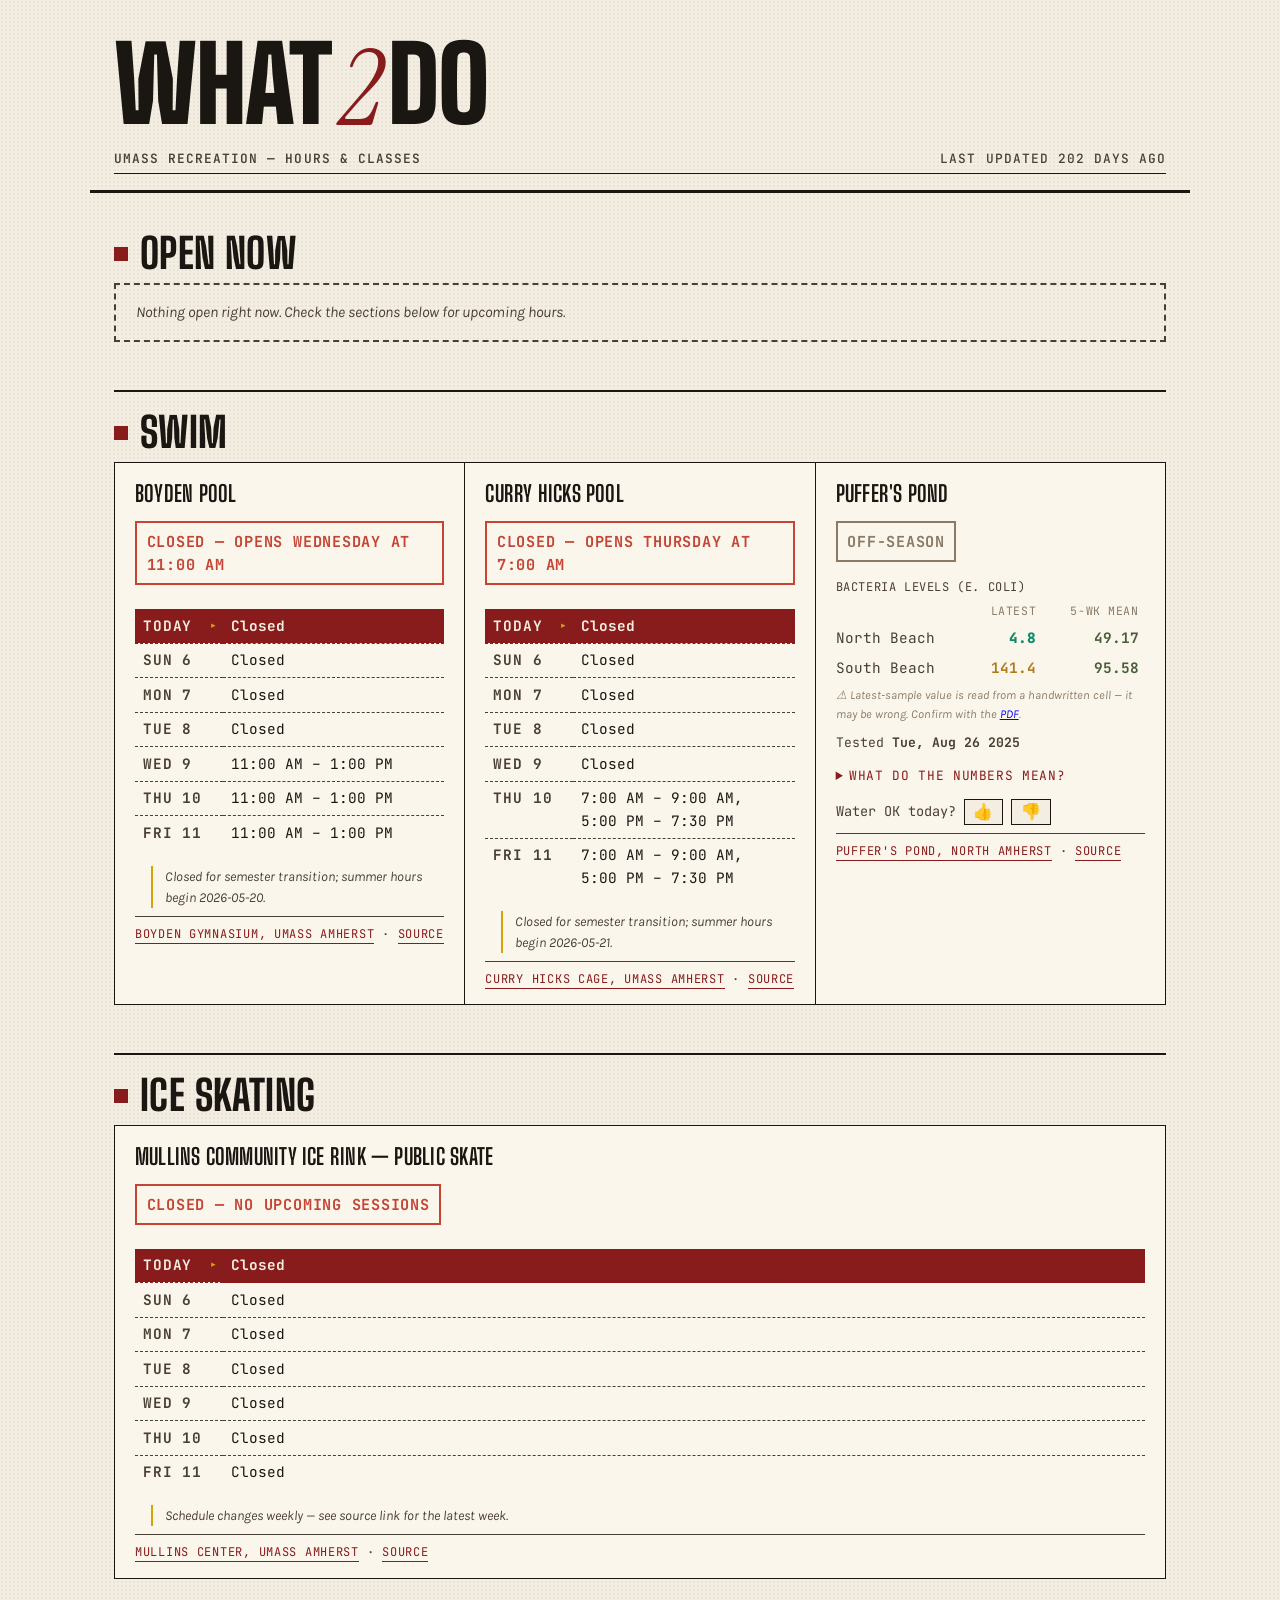
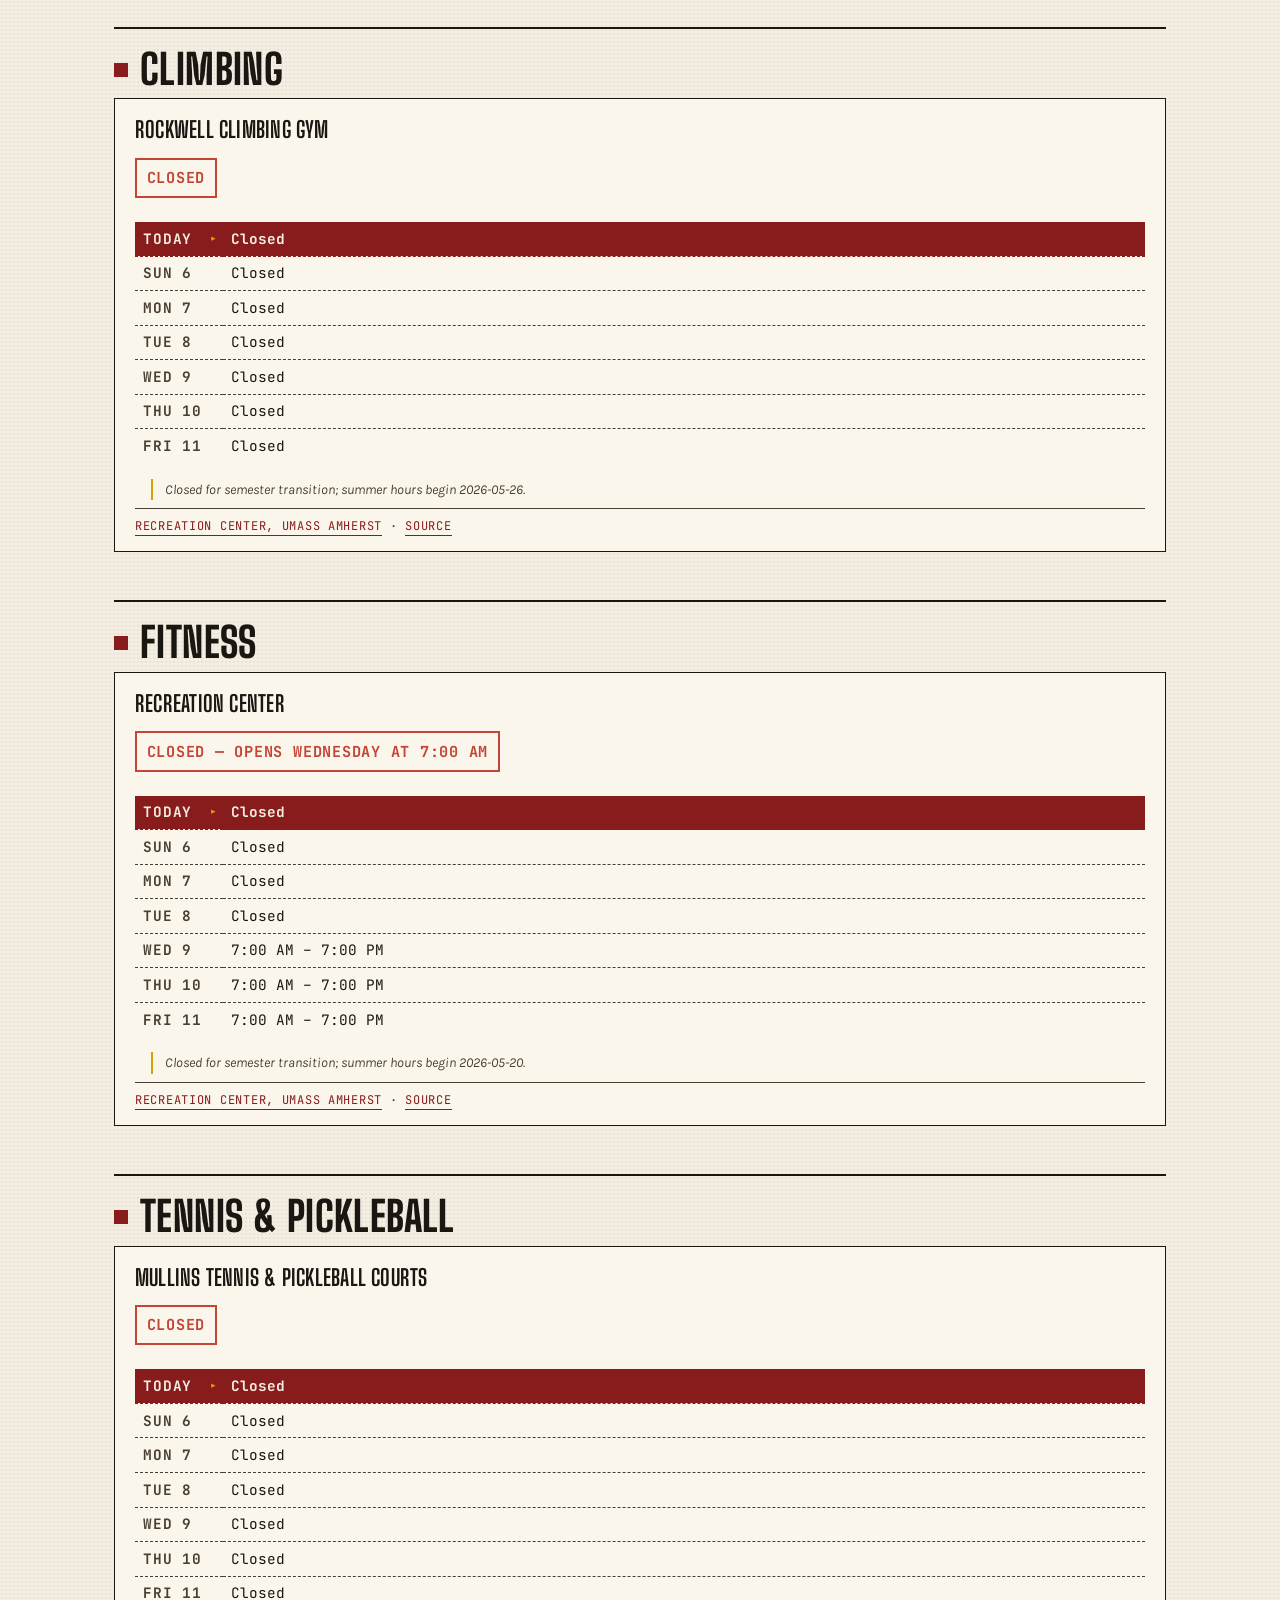
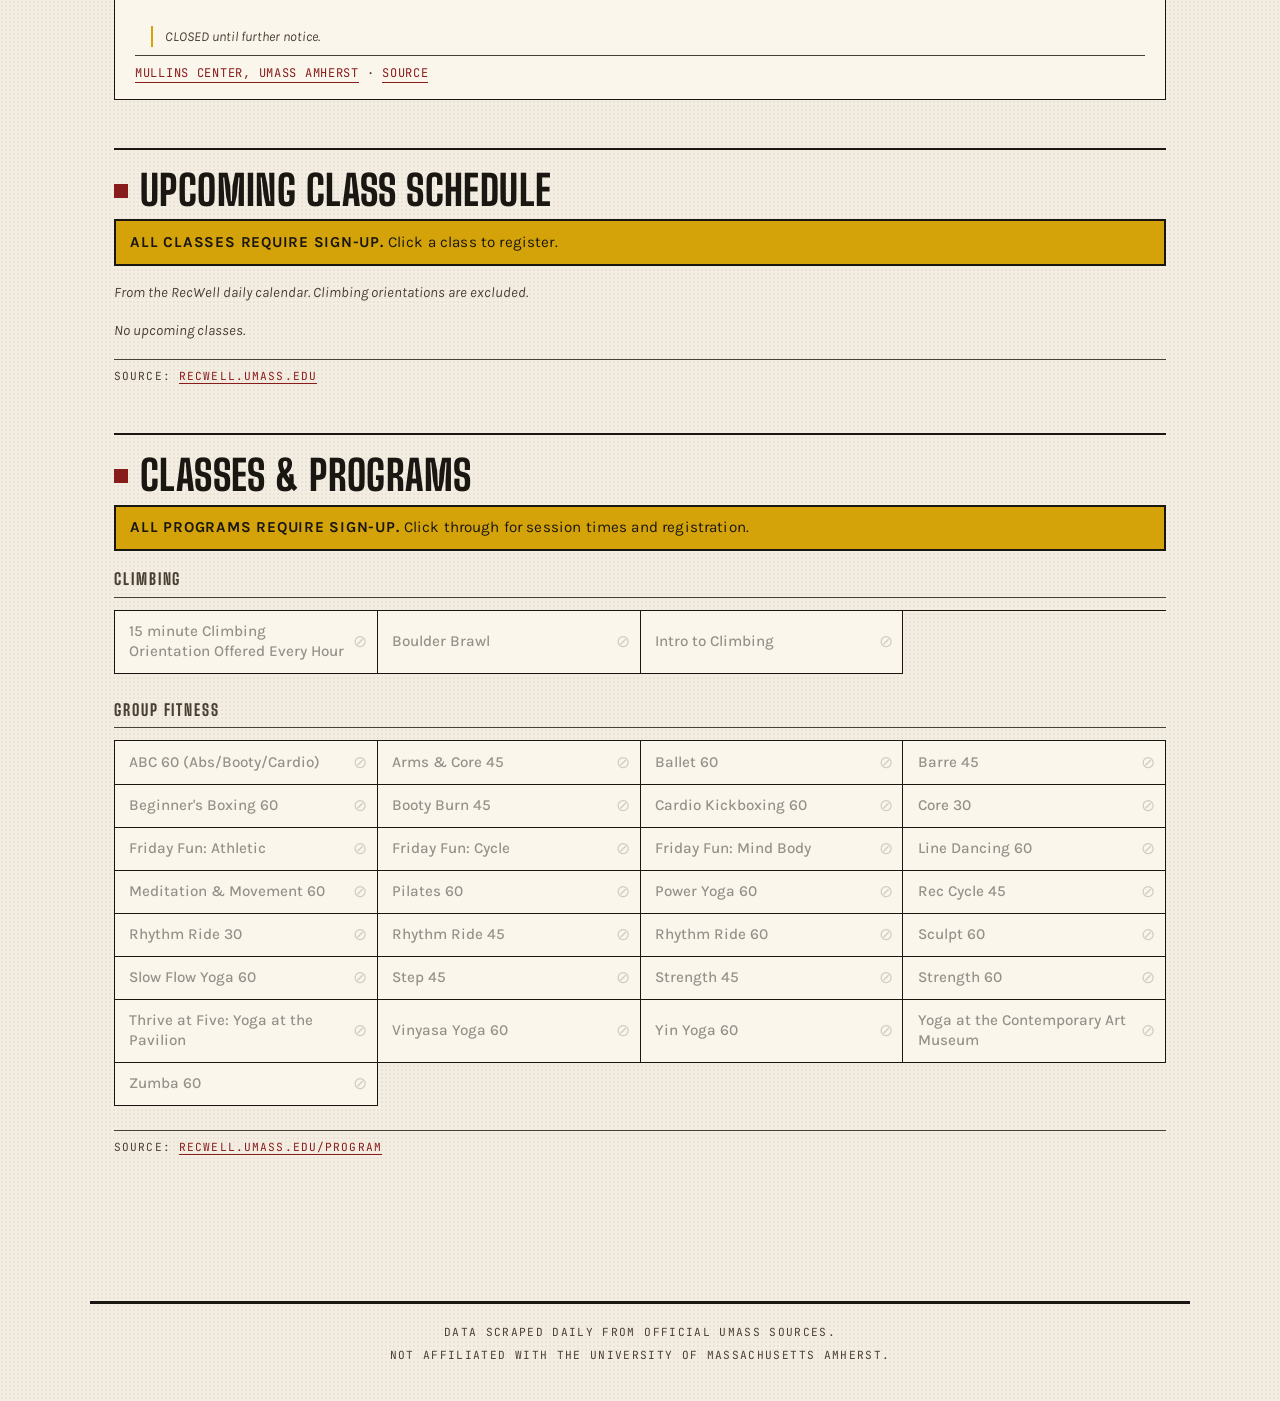
==== index.html @ fe76493c "ui(puffer): differentiate pristine (teal) from good (moss green) The two greens were both dark/desat" ====
<!doctype html>
<html lang="en">
<head>
<meta charset="utf-8">
<meta name="viewport" content="width=device-width, initial-scale=1">
<title>what2do — UMass Recreation Hours</title>
<meta name="description" content="Daily-updated operating hours for UMass Amherst swim, climbing, ice skating, fitness, and tennis facilities.">
<link rel="stylesheet" href="assets/styles.css?v=51">
</head>
<body>
<div id="alert-banner" hidden></div>
<header>
  <h1>what<span class="word-accent">2</span>do</h1>
  <div class="masthead-meta">
    <p class="subtitle">UMass Recreation — Hours &amp; Classes</p>
    <p id="updated" class="updated">Loading…</p>
  </div>
</header>

<main id="app">
  <section id="open-now-section">
    <h2>Open Now</h2>
    <div id="open-now"></div>
  </section>
  <section data-category="swim">
    <h2>Swim</h2>
    <div class="cards" data-cards-for="swim"></div>
  </section>
  <section data-category="ice">
    <h2>Ice Skating</h2>
    <div class="cards" data-cards-for="ice"></div>
  </section>
  <section data-category="climbing">
    <h2>Climbing</h2>
    <div class="cards" data-cards-for="climbing"></div>
  </section>
  <section data-category="fitness">
    <h2>Fitness</h2>
    <div class="cards" data-cards-for="fitness"></div>
  </section>
  <section data-category="tennis">
    <h2>Tennis &amp; Pickleball</h2>
    <div class="cards" data-cards-for="tennis"></div>
  </section>
  <section id="schedule-section">
    <h2>Upcoming Class Schedule</h2>
    <p class="signup-notice"><strong>All classes require sign-up.</strong> Click a class to register.</p>
    <p class="section-note">From the RecWell daily calendar. Climbing orientations are excluded.</p>
    <div id="schedule"></div>
    <p class="source-link">Source: <a href="https://recwell.umass.edu/" target="_blank" rel="noopener">recwell.umass.edu</a></p>
  </section>
  <section id="programs-section">
    <h2>Classes &amp; Programs</h2>
    <p class="signup-notice"><strong>All programs require sign-up.</strong> Click through for session times and registration.</p>
    <div id="programs"></div>
    <p class="source-link">Source: <a href="https://recwell.umass.edu/Program" target="_blank" rel="noopener">recwell.umass.edu/Program</a></p>
  </section>
</main>

<footer>
  <p>Data scraped daily from official UMass sources.</p>
  <p>Not affiliated with the University of Massachusetts Amherst.</p>
</footer>

<script src="assets/app.js?v=51"></script>
</body>
</html>
---- assets/styles.css ----
/* ============================================================
   what2do — UMass Activity Hours
   Editorial / sports-broadsheet aesthetic.
   Big Shoulders Display headlines, Karla body, JetBrains mono numerals.
   ============================================================ */

@import url('https://fonts.googleapis.com/css2?family=Big+Shoulders+Display:wght@500;700;800;900&family=Karla:wght@400;500;600;700&family=JetBrains+Mono:wght@500;700&family=Instrument+Serif:ital@0;1&display=swap');

:root {
  --paper: #f4ede1;
  --paper-dark: #ebe3d3;
  --ink: #1a1612;
  --ink-soft: #4a3f33;
  --muted: #8a7a66;
  --rule: #1a1612;
  --maroon: #881c1c;
  --mustard: #d4a309;
  --moss: #4a5d3a;
  --rust: #c44536;
  --bg: var(--paper);
  --fg: var(--ink);
  --card-bg: #fbf6ec;
  --border: var(--rule);
  --accent: var(--maroon);
  --ok: var(--moss);
  --closed: var(--rust);
  --warn-bg: #f6e4a3;
  --warn-fg: #6b4d00;
}

@media (prefers-color-scheme: dark) {
  :root {
    --bg: #15110d;
    --fg: #f0e7d5;
    --ink: #f0e7d5;
    --ink-soft: #c8b89e;
    --muted: #897b65;
    --rule: #f0e7d5;
    --card-bg: #1d1813;
    --border: #f0e7d5;
    --accent: #e8945a;
    --ok: #a3c275;
    --closed: #e87a6a;
    --maroon: #e8945a;
    --warn-bg: #3d2f0a;
    --warn-fg: #f6e4a3;
  }
}

* { box-sizing: border-box; }
html { scroll-behavior: smooth; }

body {
  margin: 0;
  background: var(--bg);
  color: var(--fg);
  font-family: "Karla", Georgia, sans-serif;
  font-size: 16px;
  line-height: 1.55;
  font-feature-settings: "ss01", "ss02";
  -webkit-font-smoothing: antialiased;
  background-image:
    radial-gradient(rgba(26,22,18,0.05) 1px, transparent 1px);
  background-size: 4px 4px;
}

/* ====== Layout ====== */

header, main, footer {
  max-width: 1100px;
  margin: 0 auto;
  padding: 0 1.5rem;
}

header {
  padding-top: 2.5rem;
  padding-bottom: 1rem;
  border-bottom: 3px solid var(--rule);
  margin-bottom: 0;
  position: relative;
}

header::after {
  content: "";
  display: block;
  border-bottom: 1px solid var(--rule);
  margin-top: 4px;
}

header h1 {
  font-family: "Big Shoulders Display", Impact, sans-serif;
  font-weight: 900;
  font-size: clamp(3rem, 9vw, 6.5rem);
  line-height: 0.85;
  letter-spacing: -0.01em;
  text-transform: uppercase;
  margin: 0;
  color: var(--ink);
  display: flex;
  align-items: baseline;
  gap: 0.5rem;
  flex-wrap: wrap;
}

header h1 .word-accent {
  color: var(--maroon);
  font-style: italic;
  font-family: "Instrument Serif", serif;
  font-weight: 400;
  text-transform: lowercase;
  letter-spacing: -0.02em;
}

.masthead-meta {
  display: flex;
  justify-content: space-between;
  align-items: baseline;
  margin-top: 1rem;
  font-family: "JetBrains Mono", monospace;
  font-size: 0.8rem;
  letter-spacing: 0.08em;
  text-transform: uppercase;
  color: var(--ink-soft);
}

.subtitle {
  margin: 0;
  font-weight: 600;
}

.updated {
  margin: 0;
  font-weight: 500;
}

main {
  padding-top: 2rem;
  padding-bottom: 4rem;
}

main section {
  margin-bottom: 3rem;
  border-top: 2px solid var(--rule);
  padding-top: 1.25rem;
}

main section h2 {
  font-family: "Big Shoulders Display", Impact, sans-serif;
  font-weight: 800;
  font-size: clamp(1.6rem, 3.5vw, 2.6rem);
  line-height: 1;
  letter-spacing: 0.01em;
  text-transform: uppercase;
  margin: 0 0 0.5rem;
  display: flex;
  align-items: center;
  gap: 0.75rem;
}

main section h2::before {
  content: "";
  display: inline-block;
  width: 14px;
  height: 14px;
  background: var(--maroon);
  flex-shrink: 0;
}

/* ====== RecWell facilities alert banner ====== */

#alert-banner {
  background: var(--maroon);
  color: var(--paper);
  border-bottom: 4px double var(--paper);
  padding: 0;
  position: relative;
}
#alert-banner::before {
  content: "";
  position: absolute;
  top: 0; left: 0; right: 0;
  height: 6px;
  background: repeating-linear-gradient(
    -45deg,
    var(--mustard) 0 12px,
    var(--ink) 12px 24px
  );
}
.alert-inner {
  max-width: 1100px;
  margin: 0 auto;
  padding: 1.5rem 1.5rem 1.25rem;
}
.alert-heading {
  font-family: "Big Shoulders Display", Impact, sans-serif;
  font-weight: 900;
  font-size: clamp(1.2rem, 3vw, 1.8rem);
  text-transform: uppercase;
  letter-spacing: 0.04em;
  margin: 0.25rem 0 0.75rem;
  display: flex;
  align-items: center;
  gap: 0.6rem;
}
.alert-heading::before {
  content: "⚠";
  font-size: 1.6rem;
  color: var(--mustard);
  line-height: 1;
}
.alert-details {
  margin: 0;
}
.alert-summary {
  font-family: "Karla", Georgia, sans-serif;
  font-size: 0.95rem;
  line-height: 1.45;
  cursor: pointer;
  list-style: none;
  display: flex;
  gap: 0.6rem;
  align-items: baseline;
  flex-wrap: wrap;
  padding: 0.4rem 0;
}
.alert-summary::-webkit-details-marker { display: none; }
.alert-summary-text { flex: 1 1 auto; }
.alert-toggle-label {
  font-family: "JetBrains Mono", monospace;
  font-size: 0.72rem;
  text-transform: uppercase;
  letter-spacing: 0.05em;
  color: var(--mustard);
  text-decoration: underline;
  white-space: nowrap;
}
.alert-details[open] .alert-toggle-label::after { content: "  ▾"; }
.alert-details:not([open]) .alert-toggle-label::after { content: "  ▸"; }
.alert-details[open] .alert-toggle-label { /* Hide after click */ }
.alert-body {
  font-family: "Karla", Georgia, sans-serif;
  font-size: 0.95rem;
  line-height: 1.55;
  margin: 0.4rem 0 0;
  white-space: pre-wrap;
  background: rgba(0,0,0,0.18);
  padding: 0.85rem 1rem;
  border-left: 3px solid var(--mustard);
}
.alert-source {
  margin: 0.6rem 0 0;
  font-family: "JetBrains Mono", monospace;
  font-size: 0.7rem;
  text-transform: uppercase;
  letter-spacing: 0.1em;
  text-align: right;
}
.alert-source a {
  color: var(--mustard);
  text-decoration: none;
  border-bottom: 1px solid var(--mustard);
}

/* ====== Open now summary ====== */

#open-now-section {
  border-top: none;
  padding-top: 0;
  margin-top: 0.5rem;
}

ul.open-now-list {
  list-style: none;
  padding: 0;
  margin: 0;
  display: grid;
  grid-template-columns: repeat(auto-fit, minmax(280px, 1fr));
  gap: 0;
  border: 2px solid var(--rule);
  background: var(--card-bg);
}

ul.open-now-list li {
  display: grid;
  grid-template-columns: 1fr auto;
  grid-template-rows: auto auto;
  gap: 0.1rem 0.75rem;
  padding: 0.75rem 1rem;
  border-right: 1px solid var(--rule);
  border-bottom: 1px solid var(--rule);
  background: var(--card-bg);
  position: relative;
}

ul.open-now-list li::before {
  content: "";
  position: absolute;
  left: 0;
  top: 0;
  bottom: 0;
  width: 4px;
  background: var(--ok);
}

ul.open-now-list li.urgent::before { background: var(--closed); }

ul.open-now-list .on-name {
  font-family: "Big Shoulders Display", Impact, sans-serif;
  font-weight: 700;
  font-size: 1.15rem;
  text-transform: uppercase;
  letter-spacing: 0.01em;
  line-height: 1;
  align-self: end;
}

ul.open-now-list .on-until {
  font-family: "JetBrains Mono", monospace;
  font-size: 0.75rem;
  letter-spacing: 0.05em;
  text-transform: uppercase;
  color: var(--ink-soft);
  align-self: end;
  text-align: right;
  font-variant-numeric: tabular-nums;
}

ul.open-now-list .on-countdown {
  grid-column: 1 / -1;
  font-family: "JetBrains Mono", monospace;
  font-size: 0.85rem;
  font-weight: 700;
  letter-spacing: 0.04em;
  text-transform: uppercase;
  color: var(--ok);
  margin-top: 0.25rem;
}
ul.open-now-list li.urgent .on-countdown { color: var(--closed); }

.open-now-empty {
  margin: 0;
  padding: 1rem 1.25rem;
  border: 2px solid var(--ink-soft);
  border-style: dashed;
  font-style: italic;
  color: var(--ink-soft);
  font-size: 0.95rem;
}

/* ====== Facility cards ====== */

.cards {
  display: grid;
  grid-template-columns: repeat(auto-fit, minmax(310px, 1fr));
  gap: 0;
  border-left: 1px solid var(--rule);
}

.card {
  background: var(--card-bg);
  border: 1px solid var(--rule);
  border-left: none;
  padding: 1.25rem 1.25rem 1rem;
  position: relative;
  transition: transform 0.2s ease;
}

.card:hover {
  transform: translateY(-2px);
}

.card h3 {
  font-family: "Big Shoulders Display", Impact, sans-serif;
  font-weight: 700;
  font-size: 1.4rem;
  letter-spacing: 0.01em;
  text-transform: uppercase;
  margin: 0 0 0.5rem;
  line-height: 1;
}

.status {
  font-family: "JetBrains Mono", monospace;
  font-weight: 700;
  font-size: 0.95rem;
  letter-spacing: 0.05em;
  text-transform: uppercase;
  margin: 0.5rem 0 1rem;
  padding: 0.4rem 0.6rem;
  border: 2px solid currentColor;
  display: inline-block;
}
.status.open { color: var(--ok); }
.status.closed { color: var(--closed); }
.status.offseason { color: var(--muted); }

.beaches {
  list-style: none;
  padding: 0;
  margin: 0 0 0.75rem;
  font-family: "JetBrains Mono", monospace;
  font-size: 0.9rem;
}
.beaches li { padding: 0.15rem 0; }
.beach-name {
  display: inline-block;
  min-width: 8.5rem;
  color: var(--ink-soft);
}

.wq-table {
  width: 100%;
  border-collapse: collapse;
  font-family: "JetBrains Mono", monospace;
  font-size: 0.9rem;
  margin: 0 0 0.4rem;
}
.wq-table caption {
  text-align: left;
  font-family: "JetBrains Mono", monospace;
  font-size: 0.75rem;
  text-transform: uppercase;
  letter-spacing: 0.05em;
  color: var(--ink-soft);
  padding: 0 0 0.15rem;
  caption-side: top;
}
.wq-table thead th {
  font-weight: 400;
  color: var(--muted);
  font-size: 0.72rem;
  text-transform: uppercase;
  letter-spacing: 0.05em;
  text-align: right;
  padding: 0.2rem 0.4rem;
}
.wq-table thead th:first-child { text-align: left; }
.wq-table tbody th {
  font-weight: 400;
  color: var(--ink-soft);
  text-align: left;
  padding: 0.25rem 0.4rem 0.25rem 0;
}
.wq-cell {
  font-weight: 700;
  text-align: right;
  padding: 0.25rem 0.4rem;
  font-variant-numeric: tabular-nums;
}
.wq-cell.wq-pristine { color: #0d8b6a; font-weight: 800; } /* teal: 0–30 */
.wq-cell.wq-ok       { color: var(--ok); } /* moss green: 31–126 */
@media (prefers-color-scheme: dark) {
  .wq-cell.wq-pristine { color: #5fd9b0; }
}
.wq-cell.wq-warn     { color: #b07a1a; }   /* 127–235 amber */
.wq-cell.wq-bad      { color: var(--closed); } /* 236–1000 */
.wq-cell.wq-danger   { color: #7a1414; }   /* >1000 deep red */
.wq-cell.wq-none     { color: var(--muted); font-weight: 400; }

@media (max-width: 380px) {
  .wq-table { font-size: 0.85rem; }
  .wq-table thead th,
  .wq-table tbody th,
  .wq-cell { padding-left: 0.2rem; padding-right: 0.2rem; }
}
.beaches-note {
  font-size: 0.75rem;
  color: var(--muted);
  font-style: italic;
  margin: -0.25rem 0 0.6rem;
}

.wq-detail {
  font-size: 0.9rem;
  color: var(--ink-soft);
  margin: 0 0 0.5rem;
}
.wq-updated {
  font-size: 0.8rem;
  color: var(--muted);
  margin: 0 0 0.75rem;
  font-family: "JetBrains Mono", monospace;
}
.wq-standard {
  font-size: 0.75rem;
  color: var(--muted);
  margin: 0 0 0.5rem;
  font-style: italic;
}
.wq-testdate {
  font-family: "JetBrains Mono", monospace;
  font-size: 0.95rem;
  margin: 0 0 0.6rem;
  color: var(--ink);
}
.wq-testdate a {
  color: var(--accent);
  text-decoration: underline;
}

.wq-scale {
  margin: 0.5rem 0 0;
  font-size: 0.85rem;
}
.wq-scale summary {
  cursor: pointer;
  color: var(--accent);
  font-family: "JetBrains Mono", monospace;
  font-size: 0.8rem;
  text-transform: uppercase;
  letter-spacing: 0.05em;
  padding: 0.3rem 0;
}
.wq-scale[open] summary {
  margin-bottom: 0.4rem;
}
.wq-scale-intro,
.wq-scale-foot {
  font-size: 0.8rem;
  color: var(--ink-soft);
  margin: 0.4rem 0;
}
.mpn-table {
  border-collapse: collapse;
  width: 100%;
  font-family: "JetBrains Mono", monospace;
  font-size: 0.78rem;
  margin: 0.3rem 0;
}
.mpn-table td {
  padding: 0.25rem 0.4rem;
  border-bottom: 1px solid var(--paper-dark);
  vertical-align: top;
}
.mpn-range {
  white-space: nowrap;
  font-weight: 700;
  width: 5.5rem;
}
.mpn-label {
  width: 8rem;
}
.mpn-note {
  color: var(--ink-soft);
}
.mpn-row.mpn-pristine .mpn-label { color: #0d8b6a; font-weight: 700; }
.mpn-row.mpn-ok    .mpn-label { color: var(--ok); }
.mpn-row.mpn-warn  .mpn-label { color: #b07a1a; }
.mpn-row.mpn-bad   .mpn-label { color: var(--closed); }
@media (prefers-color-scheme: dark) {
  .mpn-row.mpn-pristine .mpn-label { color: #5fd9b0; }
}

.wq-info {
  font-size: 0.82rem;
  color: var(--ink-soft);
  margin: 0.4rem 0 0;
  font-family: "JetBrains Mono", monospace;
}
.wq-info a {
  color: var(--accent);
  text-decoration: underline;
}

.wq-vote {
  margin: 0.5rem 0 0;
}
.wq-vote-row {
  display: flex;
  align-items: center;
  gap: 0.5rem;
  flex-wrap: wrap;
  margin: 0;
  font-family: "JetBrains Mono", monospace;
  font-size: 0.85rem;
}
.wq-vote-label { color: var(--ink-soft); }
.vote-btn {
  font-size: 1rem;
  line-height: 1;
  padding: 0.25rem 0.55rem;
  border: 1.5px solid var(--ink);
  background: var(--paper);
  color: var(--ink);
  cursor: pointer;
}
.vote-btn:hover:not(:disabled) { background: var(--ink); color: var(--paper); }
.vote-btn:disabled { opacity: 0.45; cursor: not-allowed; }
.wq-vote-tally { color: var(--ink-soft); }
.wq-vote-status {
  font-size: 0.72rem;
  margin: 0.15rem 0 0;
  color: var(--muted);
  font-style: italic;
}
.wq-vote-contact {
  font-size: 0.82rem;
  margin: 0.4rem 0 0;
  color: var(--ink-soft);
  font-family: "Karla", sans-serif;
}
.wq-vote-contact a {
  color: var(--accent);
  text-decoration: underline;
}

.stale-banner {
  background: var(--warn-bg);
  color: var(--warn-fg);
  border: 1px solid var(--warn-fg);
  border-left-width: 4px;
  padding: 0.4rem 0.6rem;
  font-size: 0.85rem;
  margin: 0 0 0.75rem;
  font-weight: 500;
}

/* ====== Weekly hours mini-table ====== */

table.week {
  width: 100%;
  border-collapse: collapse;
  font-size: 0.9rem;
  margin: 0.5rem 0 1rem;
  font-family: "JetBrains Mono", monospace;
}
table.week th, table.week td {
  text-align: left;
  padding: 0.35rem 0.5rem;
  border-bottom: 1px dashed var(--ink-soft);
  vertical-align: top;
}
table.week th {
  text-transform: uppercase;
  font-weight: 700;
  letter-spacing: 0.06em;
  color: var(--ink-soft);
  width: 5.5rem;
  white-space: nowrap;
}
table.week td {
  font-variant-numeric: tabular-nums;
}
table.week tr:last-child th,
table.week tr:last-child td { border-bottom: none; }

table.week tr.today th,
table.week tr.today td {
  background: var(--maroon);
  color: var(--paper);
  border-bottom-color: var(--maroon);
  font-weight: 700;
}
table.week tr.today th {
  position: relative;
}
table.week tr.today th::after {
  content: "▸";
  position: absolute;
  right: 4px;
  color: var(--mustard);
}
table.week tr.holiday td { color: var(--closed); font-style: italic; }
table.week tr.holiday.today td { color: var(--paper); }

.meta {
  font-family: "JetBrains Mono", monospace;
  font-size: 0.75rem;
  letter-spacing: 0.06em;
  text-transform: uppercase;
  color: var(--ink-soft);
  margin: 0.5rem 0 0;
  padding-top: 0.5rem;
  border-top: 1px solid var(--ink-soft);
}
.meta a {
  color: var(--maroon);
  text-decoration: none;
  border-bottom: 1px solid var(--maroon);
  padding-bottom: 1px;
}
.meta a:hover { background: var(--maroon); color: var(--paper); }

ul.notes {
  padding-left: 1rem;
  margin: 0.5rem 0;
  font-size: 0.85rem;
  font-style: italic;
  color: var(--ink-soft);
  list-style: none;
}
ul.notes li {
  padding-left: 0.75rem;
  border-left: 2px solid var(--mustard);
  margin: 0.25rem 0;
}

/* ====== Sign-up notice & section notes ====== */

.signup-notice {
  background: var(--mustard);
  color: var(--ink);
  border: 2px solid var(--ink);
  padding: 0.6rem 0.9rem;
  font-family: "Karla", sans-serif;
  font-size: 0.95rem;
  margin: 0 0 1rem;
  letter-spacing: 0.01em;
}
.signup-notice strong {
  text-transform: uppercase;
  letter-spacing: 0.05em;
  font-weight: 700;
}

.section-note {
  color: var(--ink-soft);
  font-size: 0.9rem;
  margin: 0 0 1rem;
  font-style: italic;
}

.source-link {
  font-family: "JetBrains Mono", monospace;
  font-size: 0.7rem;
  text-transform: uppercase;
  letter-spacing: 0.1em;
  color: var(--ink-soft);
  margin: 1rem 0 0;
  border-top: 1px solid var(--ink-soft);
  padding-top: 0.5rem;
}
.source-link a {
  color: var(--maroon);
  text-decoration: none;
  border-bottom: 1px solid var(--maroon);
}

/* ====== Upcoming class schedule ====== */

.schedule-day {
  border: 1px solid var(--rule);
  background: var(--card-bg);
  padding: 1rem 1.25rem;
  margin-bottom: -1px;
}
.schedule-day h3 {
  font-family: "Big Shoulders Display", Impact, sans-serif;
  font-size: 1.4rem;
  font-weight: 700;
  text-transform: uppercase;
  letter-spacing: 0.02em;
  margin: 0 0 0.75rem;
  line-height: 1;
  display: flex;
  align-items: baseline;
  gap: 0.5rem;
  border-bottom: 1px solid var(--ink-soft);
  padding-bottom: 0.5rem;
}
.schedule-day h3.today { color: var(--maroon); }

ul.schedule-list {
  list-style: none;
  padding: 0;
  margin: 0;
  display: grid;
  grid-template-columns: 1fr;
}
ul.schedule-list li {
  display: grid;
  grid-template-columns: 90px 1fr;
  gap: 0.75rem;
  padding: 0.35rem 0;
  border-bottom: 1px dotted var(--ink-soft);
  align-items: baseline;
}
ul.schedule-list li:last-child { border-bottom: none; }
ul.schedule-list .t {
  font-family: "JetBrains Mono", monospace;
  font-weight: 700;
  font-size: 0.9rem;
  color: var(--maroon);
  font-variant-numeric: tabular-nums;
  letter-spacing: 0.02em;
}
ul.schedule-list a {
  color: var(--ink);
  text-decoration: none;
  font-weight: 500;
  border-bottom: 1px solid transparent;
  transition: border-color 0.15s ease;
}
ul.schedule-list a:hover {
  border-bottom-color: var(--maroon);
  color: var(--maroon);
}

/* ====== Programs grid ====== */

.programs-group { margin-bottom: 1.5rem; }
.programs-group h3 {
  font-family: "Big Shoulders Display", Impact, sans-serif;
  font-size: 1rem;
  font-weight: 800;
  letter-spacing: 0.12em;
  text-transform: uppercase;
  margin: 0 0 0.75rem;
  color: var(--ink-soft);
  border-bottom: 1px solid var(--ink-soft);
  padding-bottom: 0.3rem;
}

ul.programs-list {
  list-style: none;
  padding: 0;
  margin: 0;
  display: grid;
  grid-template-columns: repeat(auto-fill, minmax(220px, 1fr));
  gap: 0;
  border-left: 1px solid var(--rule);
  border-top: 1px solid var(--rule);
}
ul.programs-list li {
  border-right: 1px solid var(--rule);
  border-bottom: 1px solid var(--rule);
  background: var(--card-bg);
  padding: 0;
  display: flex;
}
ul.programs-list a {
  display: flex;
  align-items: center;
  flex: 1;
  padding: 0.7rem 1.8rem 0.7rem 0.9rem;
  color: var(--ink);
  text-decoration: none;
  font-weight: 500;
  font-size: 0.95rem;
  line-height: 1.3;
  position: relative;
  transition: background 0.15s ease, color 0.15s ease;
}
ul.programs-list a:hover {
  background: var(--maroon);
  color: var(--paper);
}
ul.programs-list a::after {
  content: "→";
  position: absolute;
  right: 0.6rem;
  top: 50%;
  transform: translateY(-50%);
  font-family: "JetBrains Mono", monospace;
  opacity: 0.4;
  transition: opacity 0.15s ease, transform 0.15s ease;
}
ul.programs-list a:hover::after {
  opacity: 1;
  transform: translateY(-50%) translateX(3px);
}

ul.programs-list li.program-empty a {
  opacity: 0.45;
}
ul.programs-list li.program-empty a:hover {
  opacity: 1;
}
ul.programs-list li.program-empty a::after {
  content: "⊘";
  font-family: "Karla", sans-serif;
  font-size: 1.05rem;
}

/* ====== Footer ====== */

footer {
  border-top: 3px solid var(--rule);
  padding-top: 1rem;
  padding-bottom: 2rem;
  margin-top: 2rem;
  text-align: center;
  font-family: "JetBrains Mono", monospace;
  font-size: 0.7rem;
  text-transform: uppercase;
  letter-spacing: 0.12em;
  color: var(--ink-soft);
}
footer p { margin: 0.3rem 0; }

/* ====== Page-load reveal ====== */

@keyframes rise {
  from { opacity: 0; transform: translateY(8px); }
  to   { opacity: 1; transform: translateY(0); }
}
header h1, main section {
  animation: rise 0.55s cubic-bezier(0.22, 1, 0.36, 1) both;
}
main section:nth-of-type(1) { animation-delay: 0.10s; }
main section:nth-of-type(2) { animation-delay: 0.18s; }
main section:nth-of-type(3) { animation-delay: 0.26s; }
main section:nth-of-type(4) { animation-delay: 0.34s; }
main section:nth-of-type(5) { animation-delay: 0.42s; }
main section:nth-of-type(6) { animation-delay: 0.50s; }
main section:nth-of-type(7) { animation-delay: 0.58s; }

@media (prefers-reduced-motion: reduce) {
  *, *::before, *::after { animation: none !important; transition: none !important; }
}

/* ====== Mobile tweaks ====== */

@media (max-width: 600px) {
  header h1 { font-size: 3.2rem; }
  .masthead-meta { flex-direction: column; gap: 0.25rem; }
  ul.schedule-list li { grid-template-columns: 70px 1fr; }
}
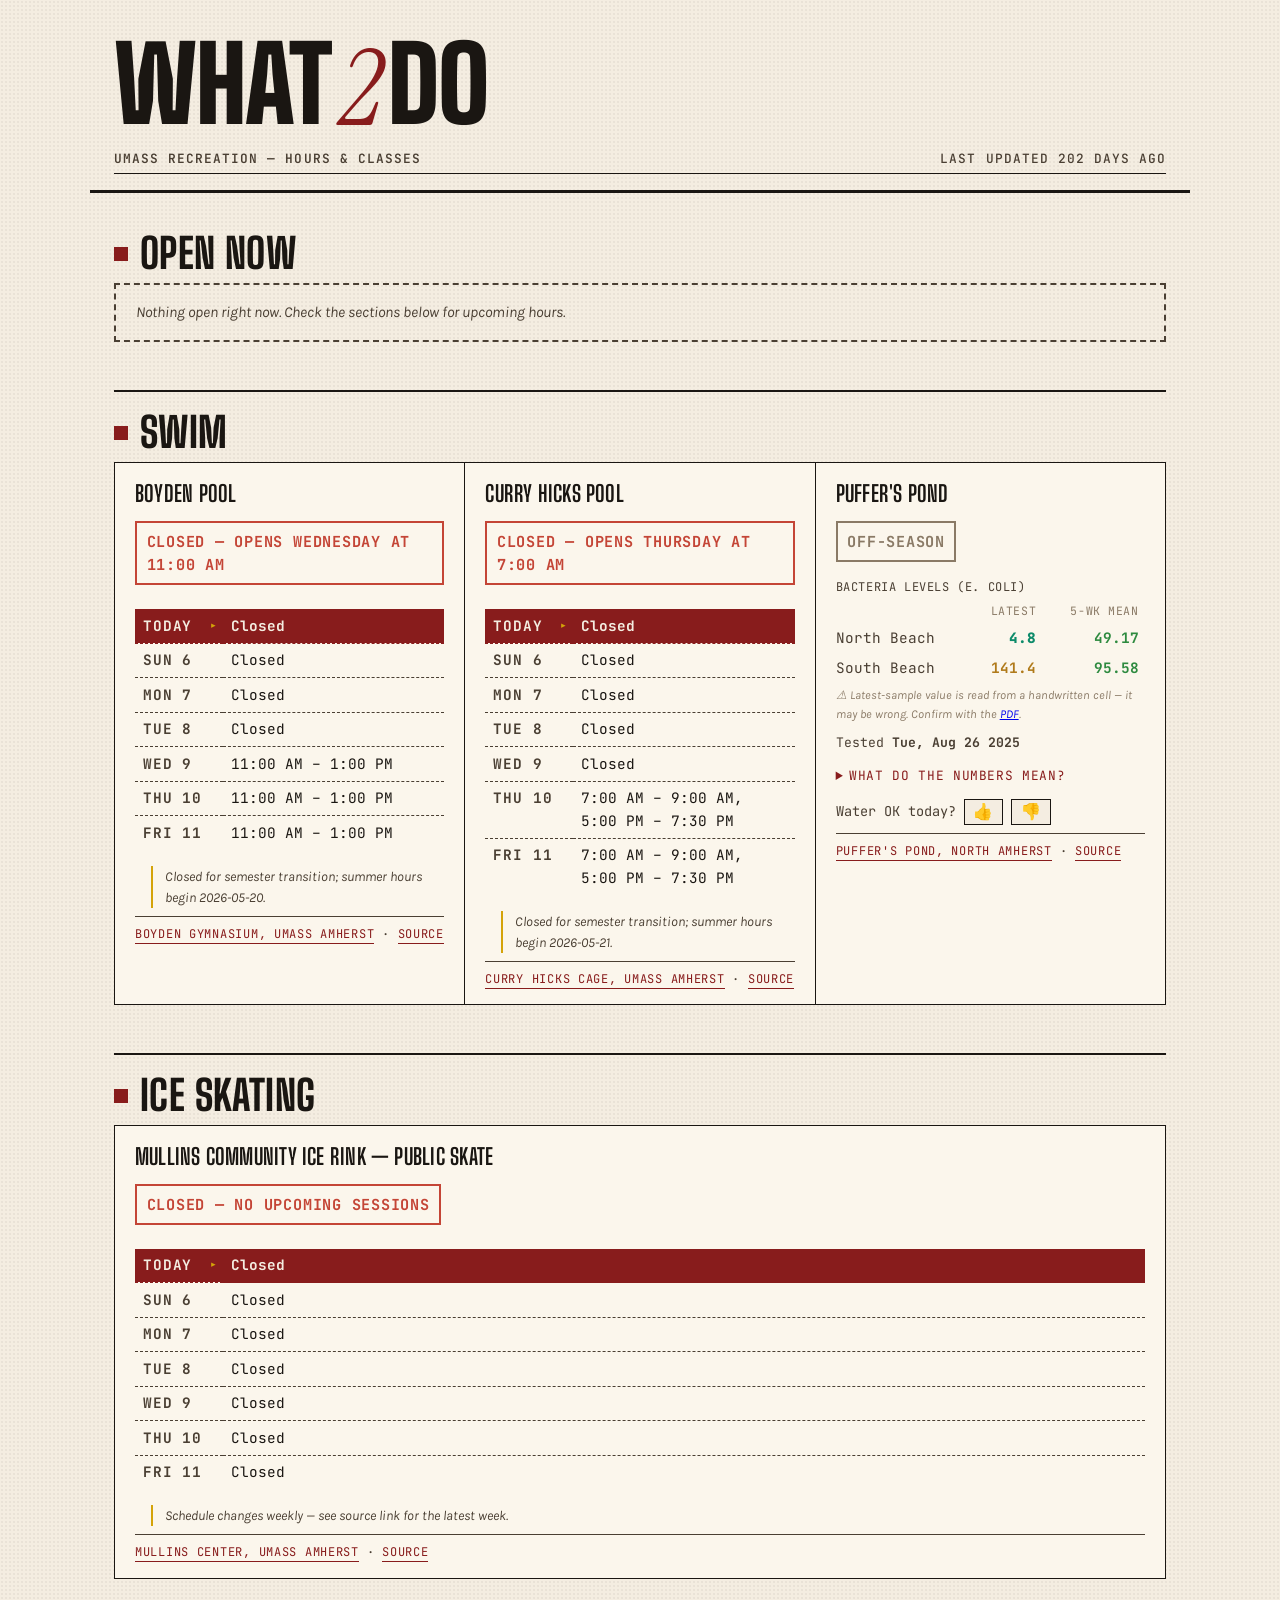
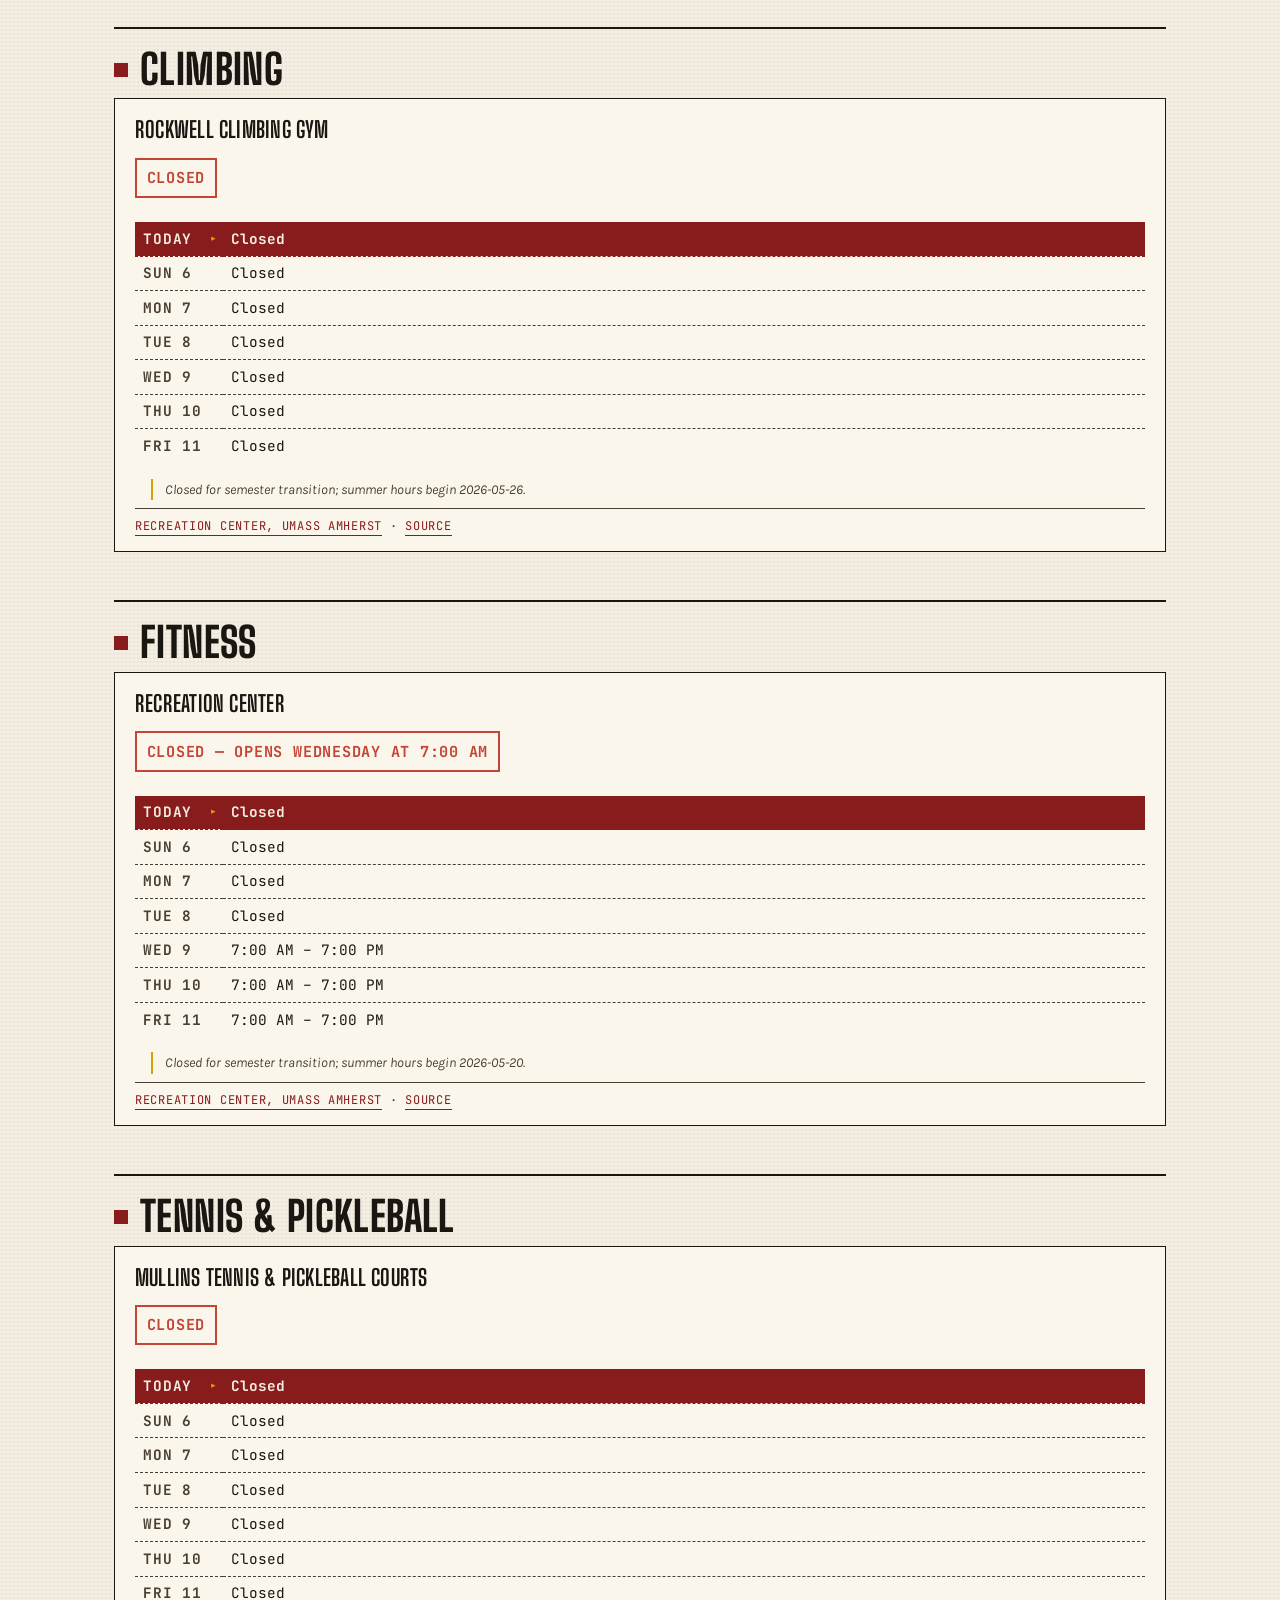
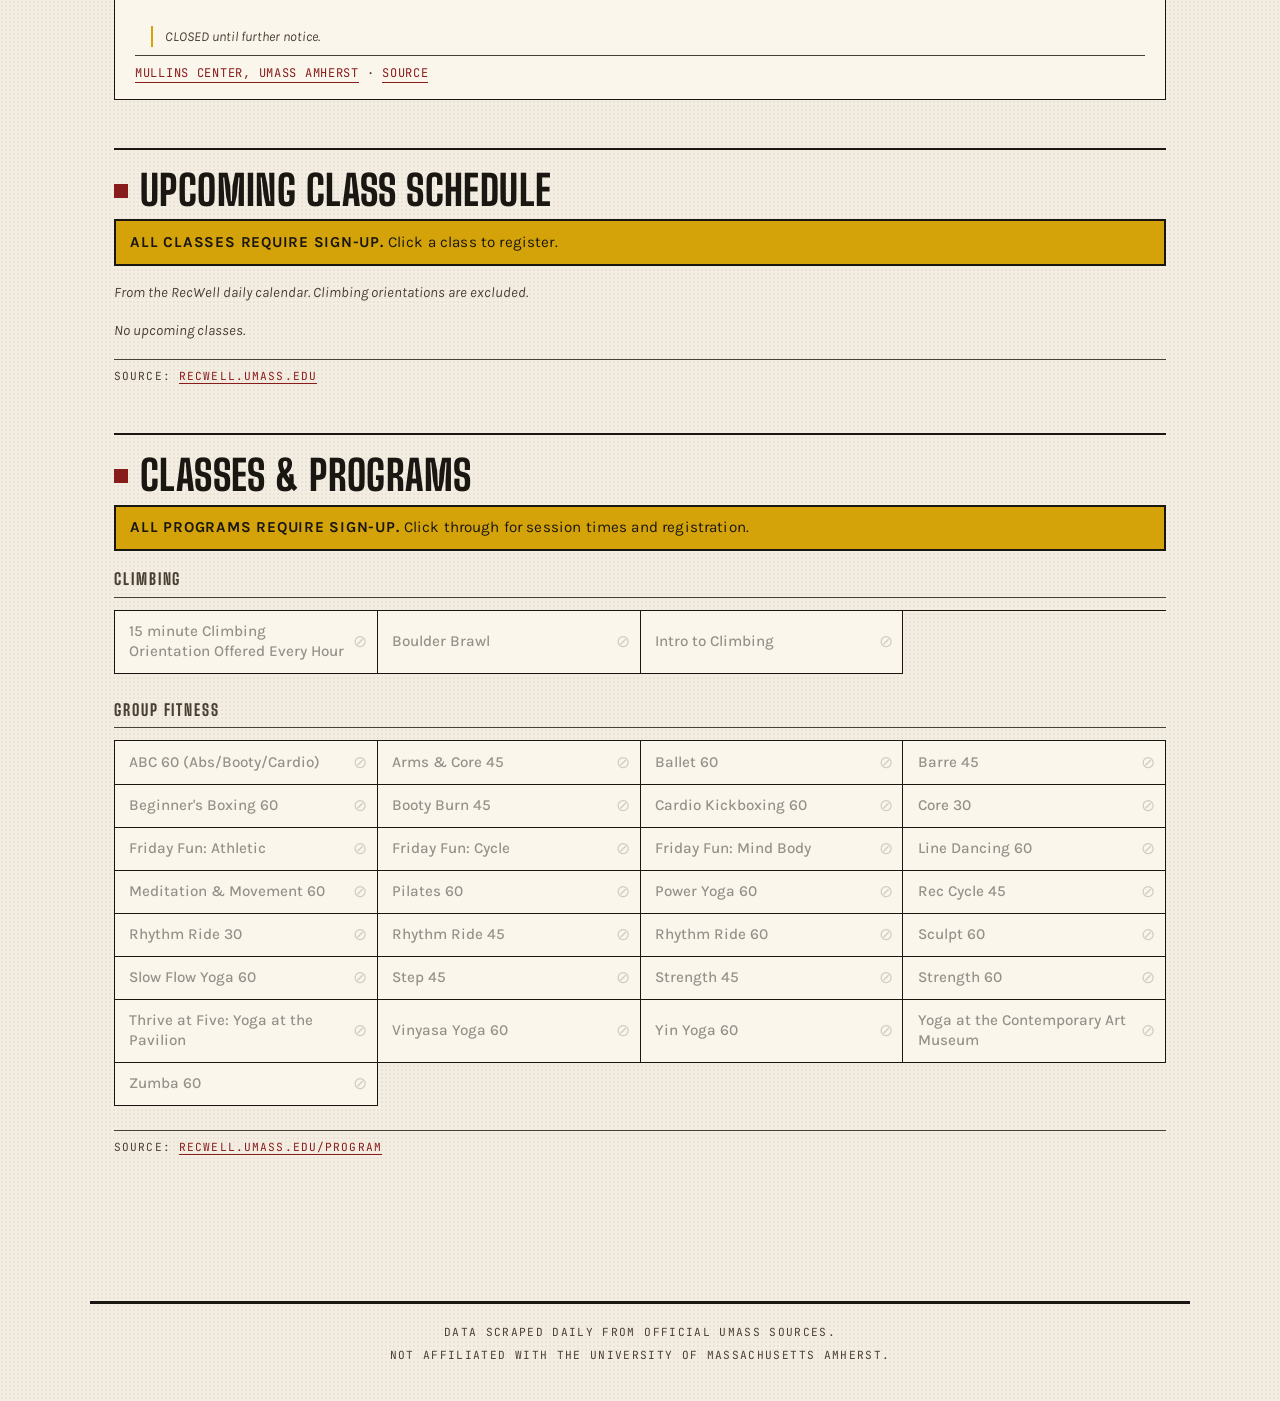
==== commit 4c15ff74: "ui: bump 'ok'/'good' from dark moss (#4a5d3a) to vivid grass (#2d8a3f) Moss was so dark it read as n" ====
--- a/index.html
+++ b/index.html
@@ -5,7 +5,7 @@
 <meta name="viewport" content="width=device-width, initial-scale=1">
 <title>what2do — UMass Recreation Hours</title>
 <meta name="description" content="Daily-updated operating hours for UMass Amherst swim, climbing, ice skating, fitness, and tennis facilities.">
-<link rel="stylesheet" href="assets/styles.css?v=51">
+<link rel="stylesheet" href="assets/styles.css?v=52">
 </head>
 <body>
 <div id="alert-banner" hidden></div>
@@ -62,6 +62,6 @@
   <p>Not affiliated with the University of Massachusetts Amherst.</p>
 </footer>
 
-<script src="assets/app.js?v=51"></script>
+<script src="assets/app.js?v=52"></script>
 </body>
 </html>
--- a/assets/styles.css
+++ b/assets/styles.css
@@ -16,13 +16,14 @@
   --maroon: #881c1c;
   --mustard: #d4a309;
   --moss: #4a5d3a;
+  --grass: #2d8a3f;
   --rust: #c44536;
   --bg: var(--paper);
   --fg: var(--ink);
   --card-bg: #fbf6ec;
   --border: var(--rule);
   --accent: var(--maroon);
-  --ok: var(--moss);
+  --ok: var(--grass);
   --closed: var(--rust);
   --warn-bg: #f6e4a3;
   --warn-fg: #6b4d00;
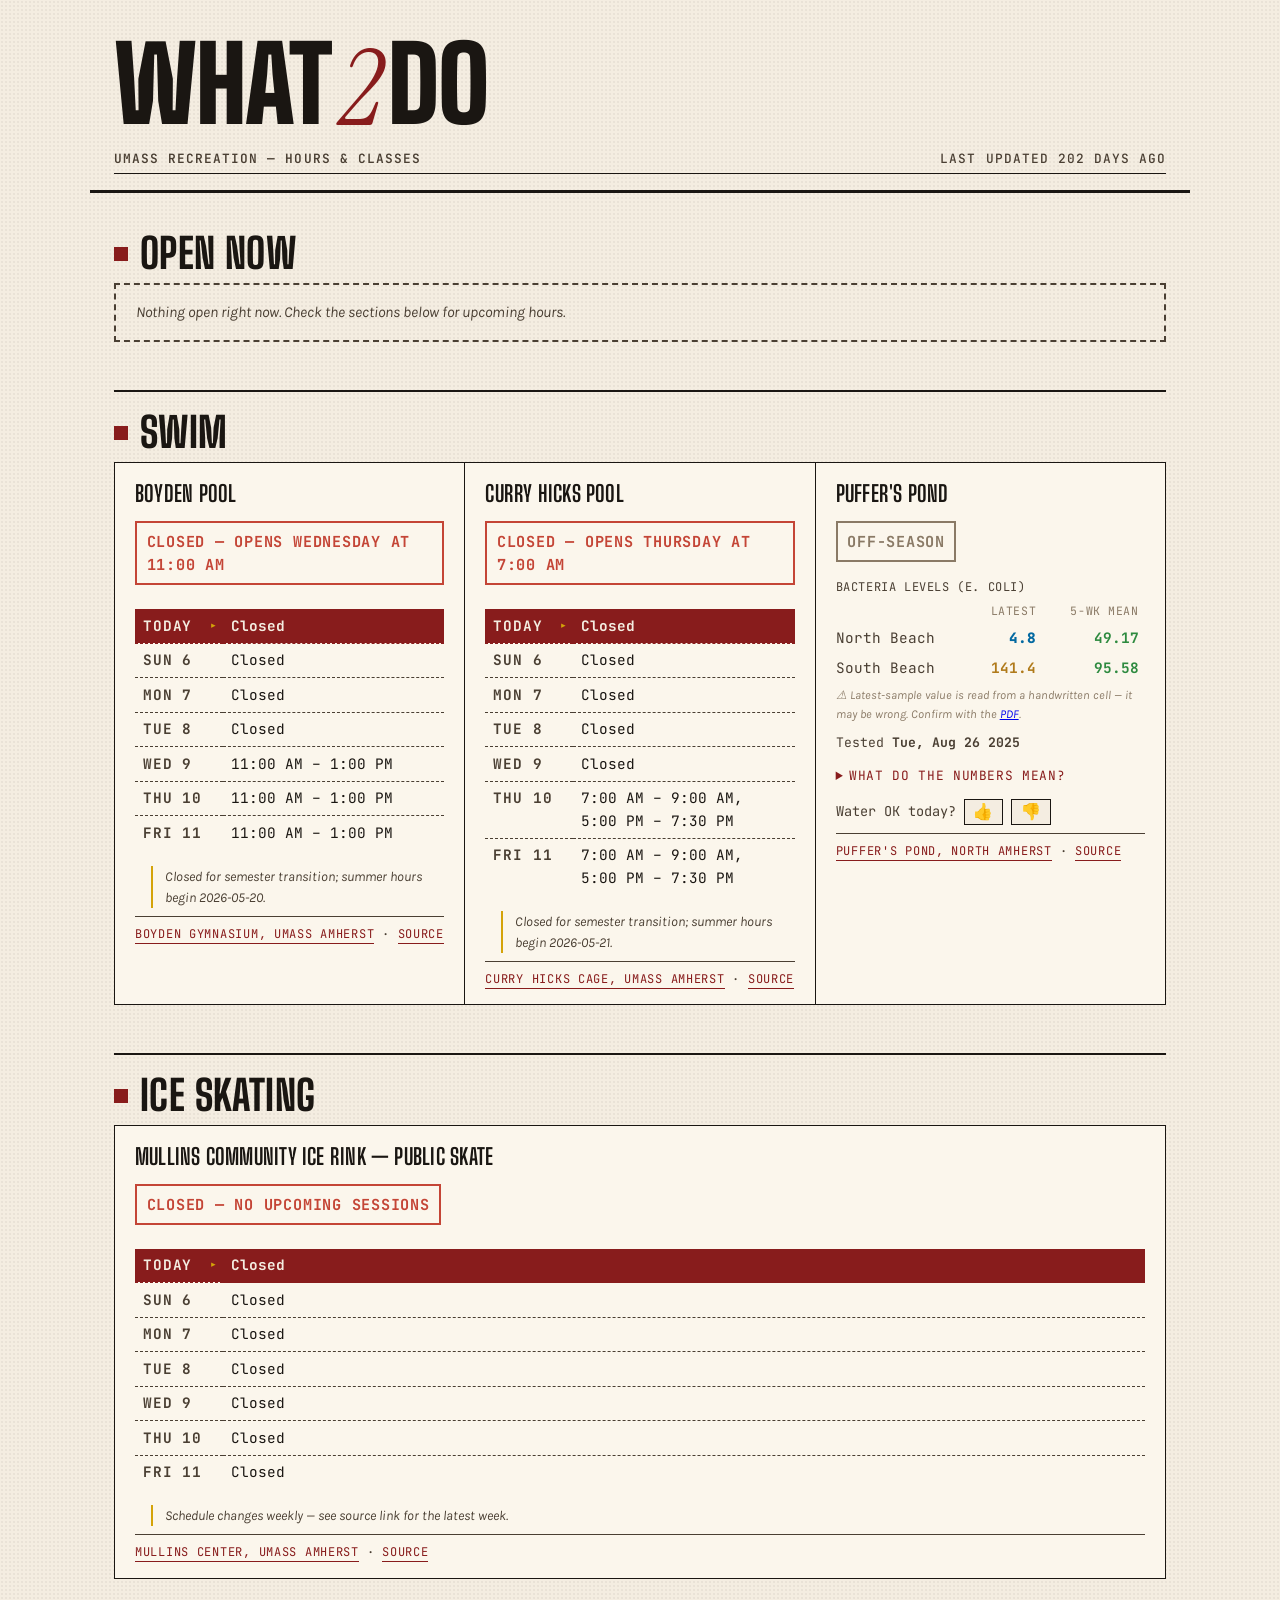
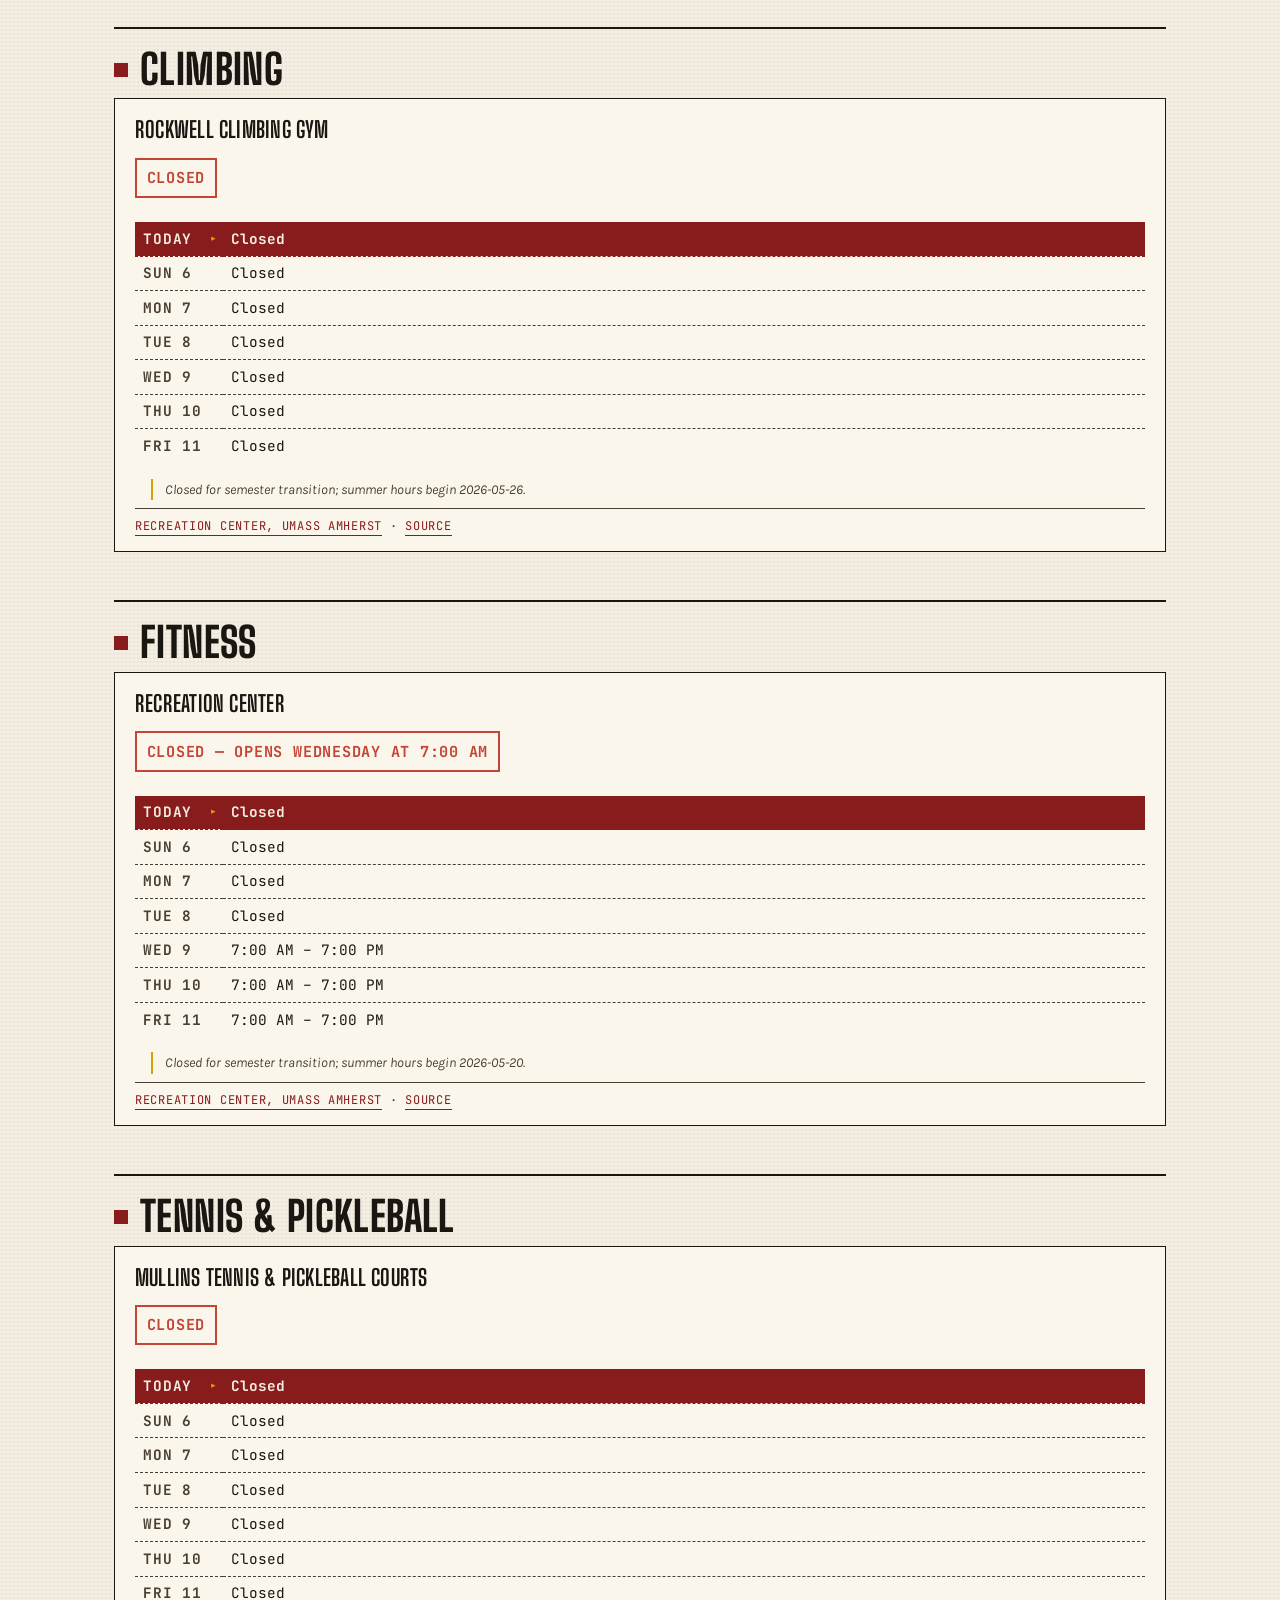
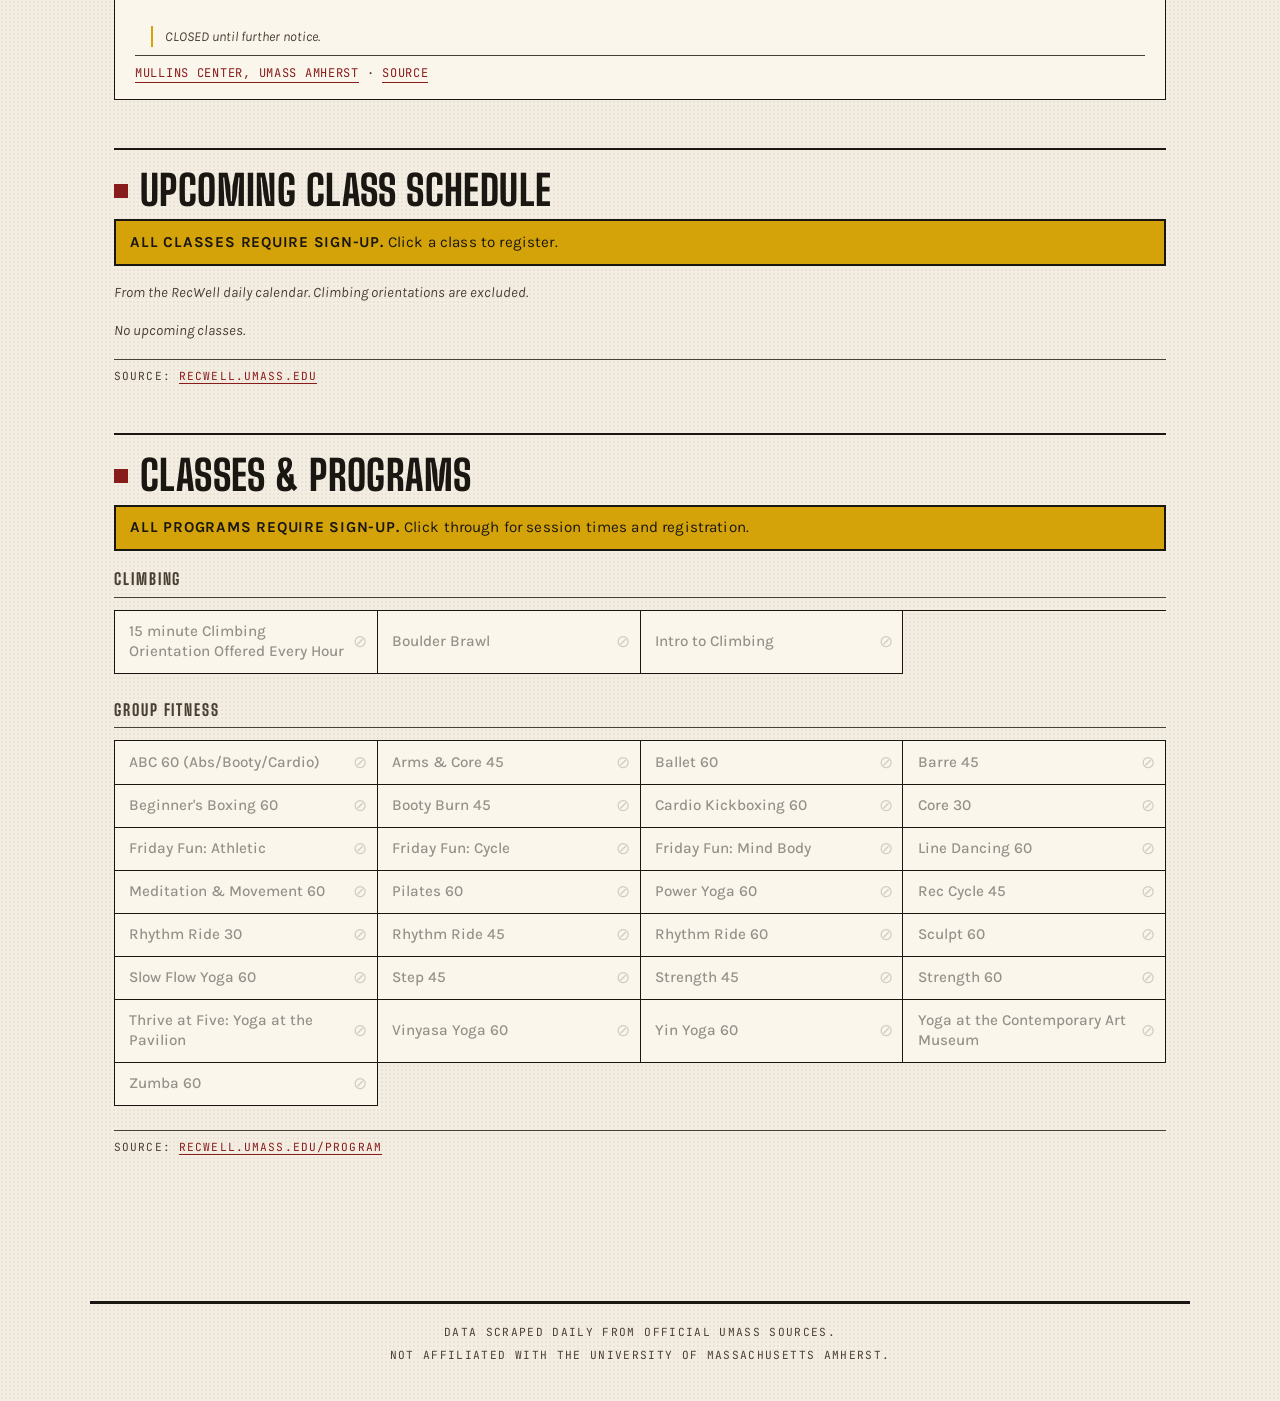
==== commit 544a1b18: "ui(puffer): use sky-blue for 'pristine' so it's hue-distinct from 'good' green Even after pristine →" ====
--- a/index.html
+++ b/index.html
@@ -5,7 +5,7 @@
 <meta name="viewport" content="width=device-width, initial-scale=1">
 <title>what2do — UMass Recreation Hours</title>
 <meta name="description" content="Daily-updated operating hours for UMass Amherst swim, climbing, ice skating, fitness, and tennis facilities.">
-<link rel="stylesheet" href="assets/styles.css?v=52">
+<link rel="stylesheet" href="assets/styles.css?v=53">
 </head>
 <body>
 <div id="alert-banner" hidden></div>
@@ -62,6 +62,6 @@
   <p>Not affiliated with the University of Massachusetts Amherst.</p>
 </footer>
 
-<script src="assets/app.js?v=52"></script>
+<script src="assets/app.js?v=53"></script>
 </body>
 </html>
--- a/assets/styles.css
+++ b/assets/styles.css
@@ -448,10 +448,10 @@
   padding: 0.25rem 0.4rem;
   font-variant-numeric: tabular-nums;
 }
-.wq-cell.wq-pristine { color: #0d8b6a; font-weight: 800; } /* teal: 0–30 */
-.wq-cell.wq-ok       { color: var(--ok); } /* moss green: 31–126 */
+.wq-cell.wq-pristine { color: #0369a1; font-weight: 800; } /* sky blue: 0–30 */
+.wq-cell.wq-ok       { color: var(--ok); } /* grass green: 31–126 */
 @media (prefers-color-scheme: dark) {
-  .wq-cell.wq-pristine { color: #5fd9b0; }
+  .wq-cell.wq-pristine { color: #7dd3fc; }
 }
 .wq-cell.wq-warn     { color: #b07a1a; }   /* 127–235 amber */
 .wq-cell.wq-bad      { color: var(--closed); } /* 236–1000 */
@@ -544,12 +544,12 @@
 .mpn-note {
   color: var(--ink-soft);
 }
-.mpn-row.mpn-pristine .mpn-label { color: #0d8b6a; font-weight: 700; }
+.mpn-row.mpn-pristine .mpn-label { color: #0369a1; font-weight: 700; }
 .mpn-row.mpn-ok    .mpn-label { color: var(--ok); }
 .mpn-row.mpn-warn  .mpn-label { color: #b07a1a; }
 .mpn-row.mpn-bad   .mpn-label { color: var(--closed); }
 @media (prefers-color-scheme: dark) {
-  .mpn-row.mpn-pristine .mpn-label { color: #5fd9b0; }
+  .mpn-row.mpn-pristine .mpn-label { color: #7dd3fc; }
 }
 
 .wq-info {
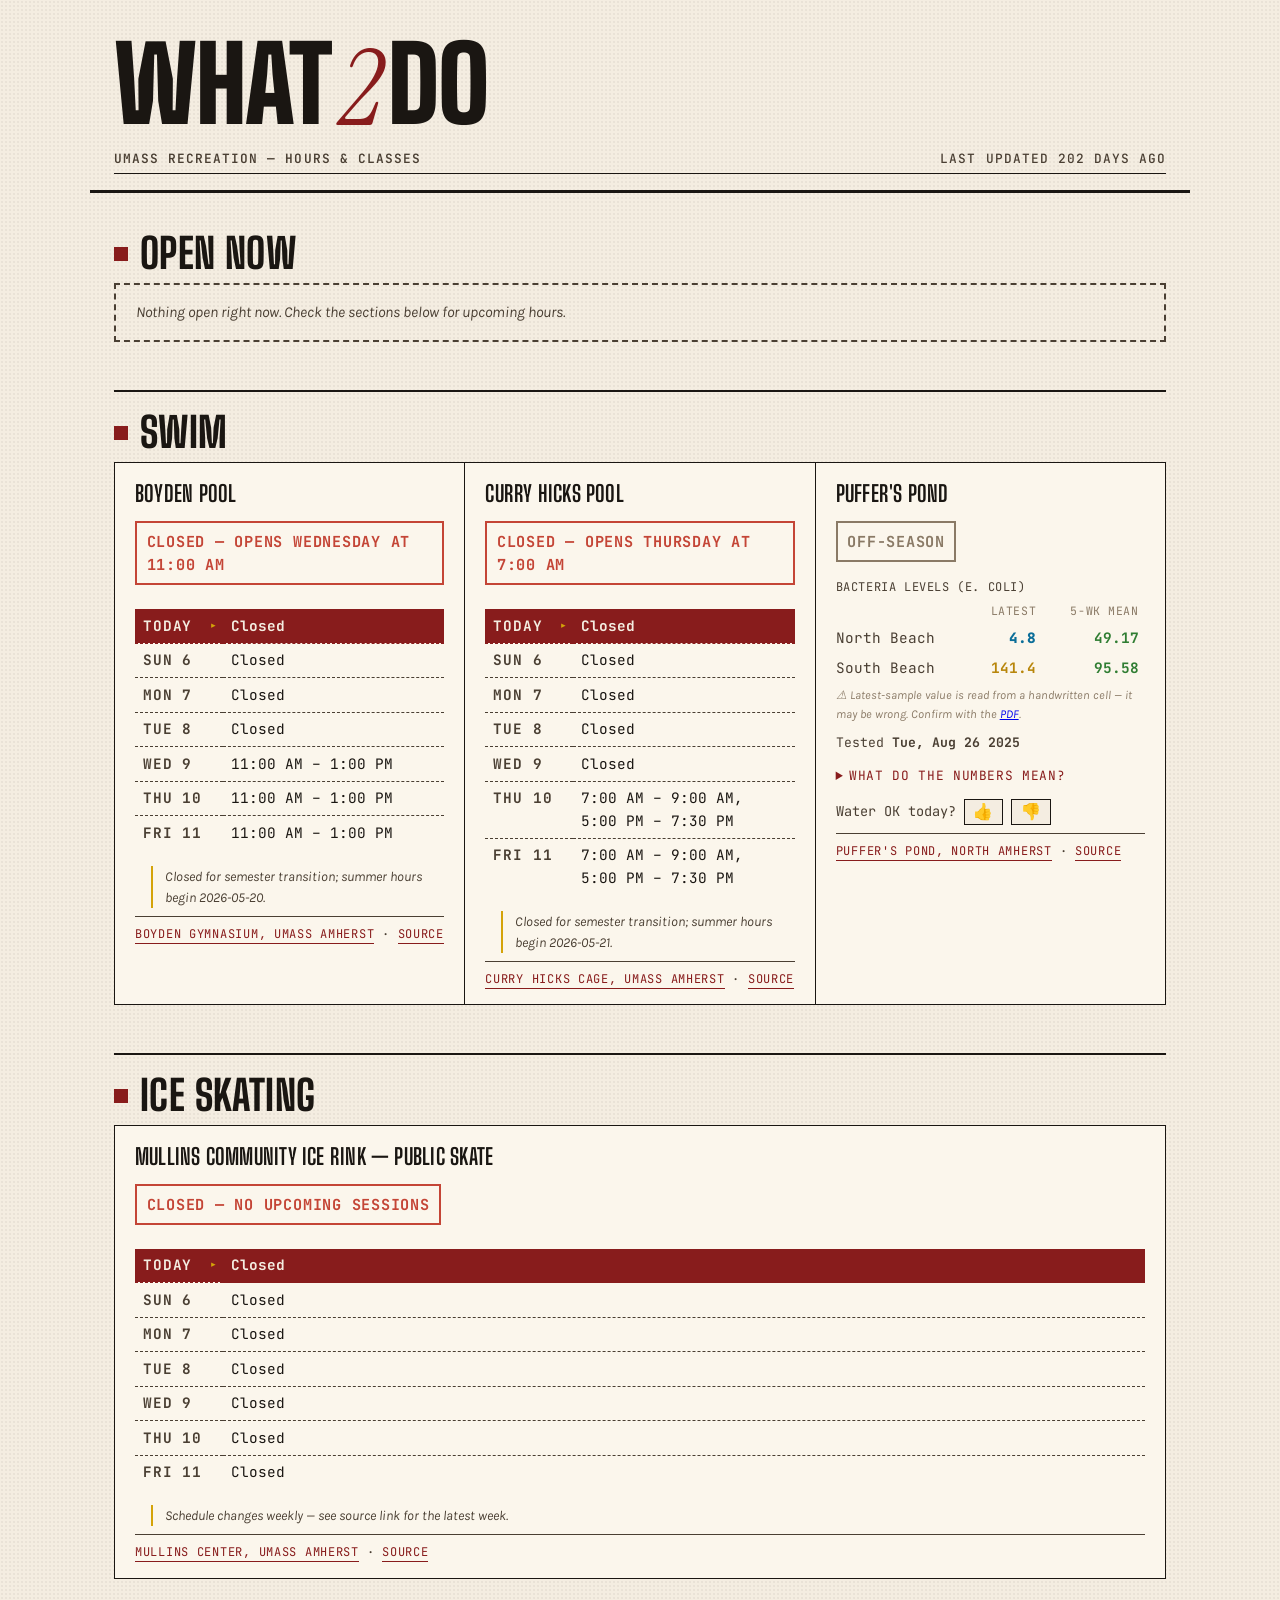
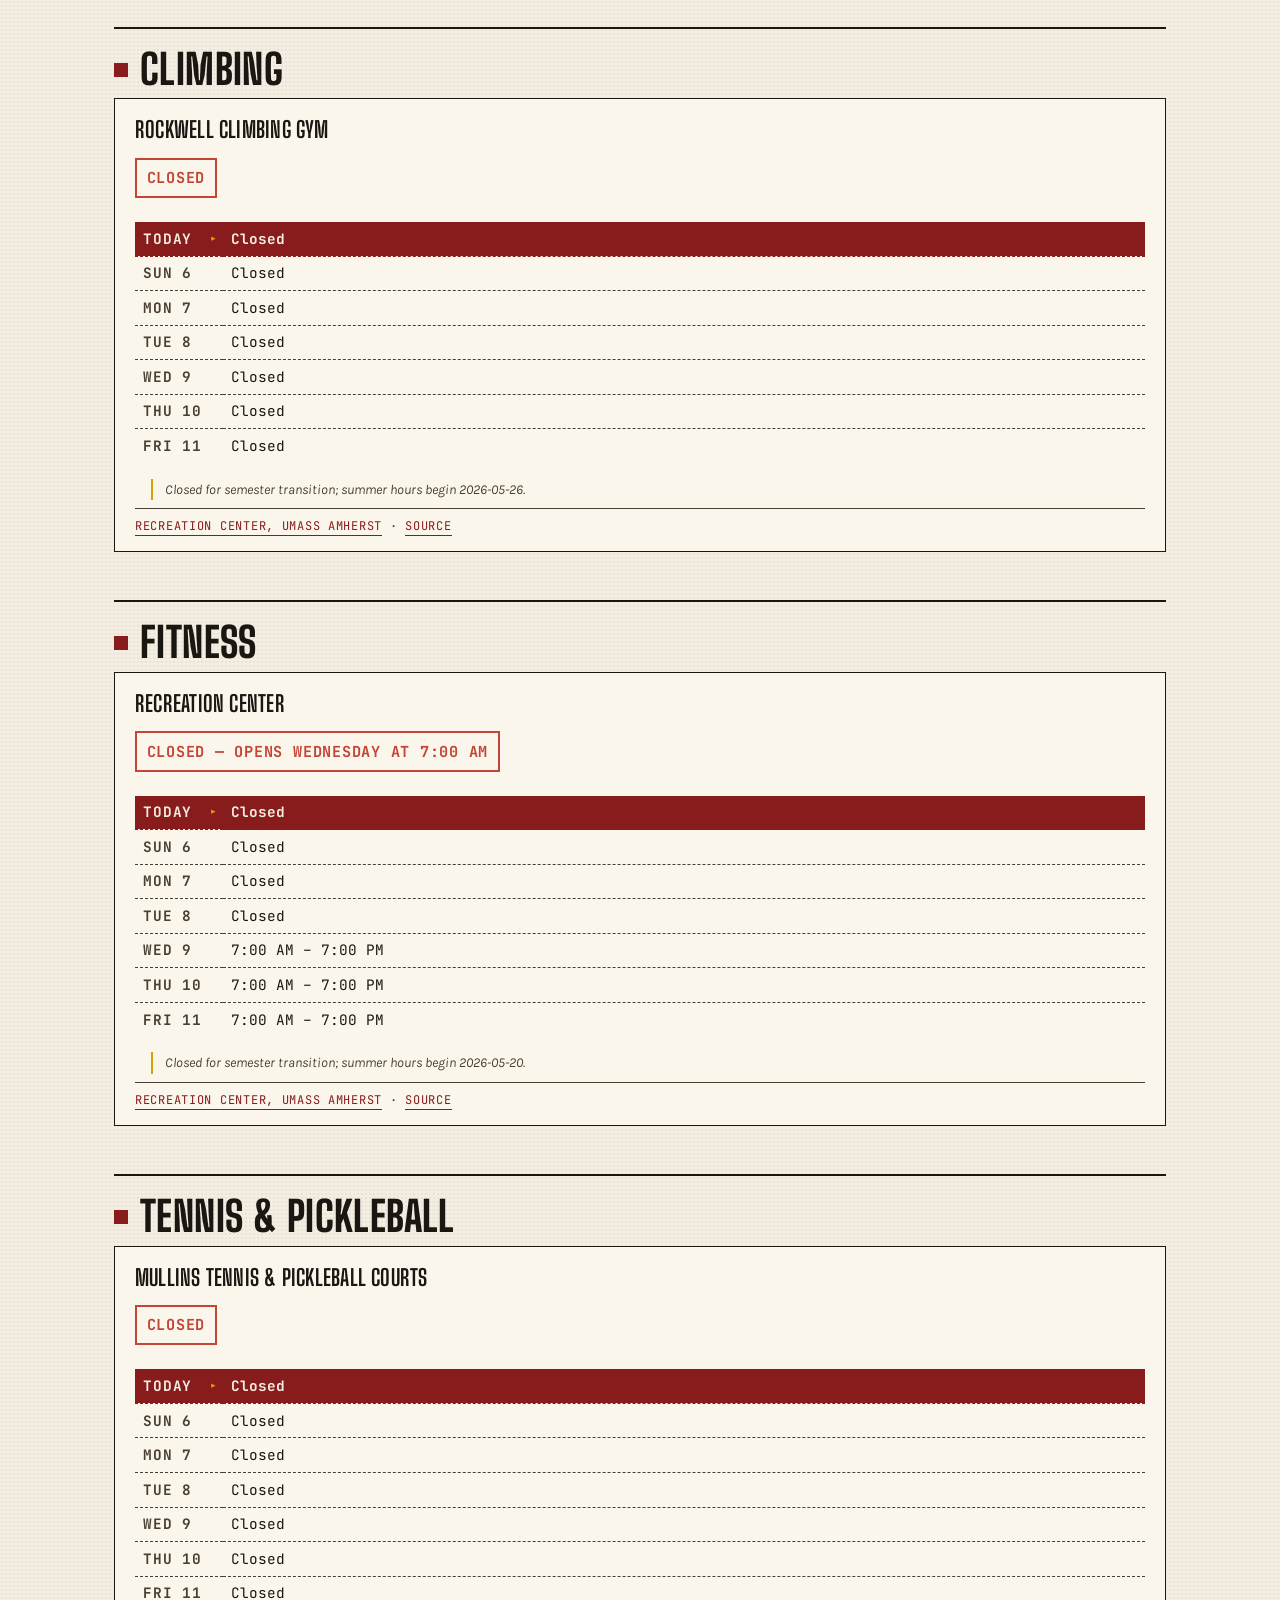
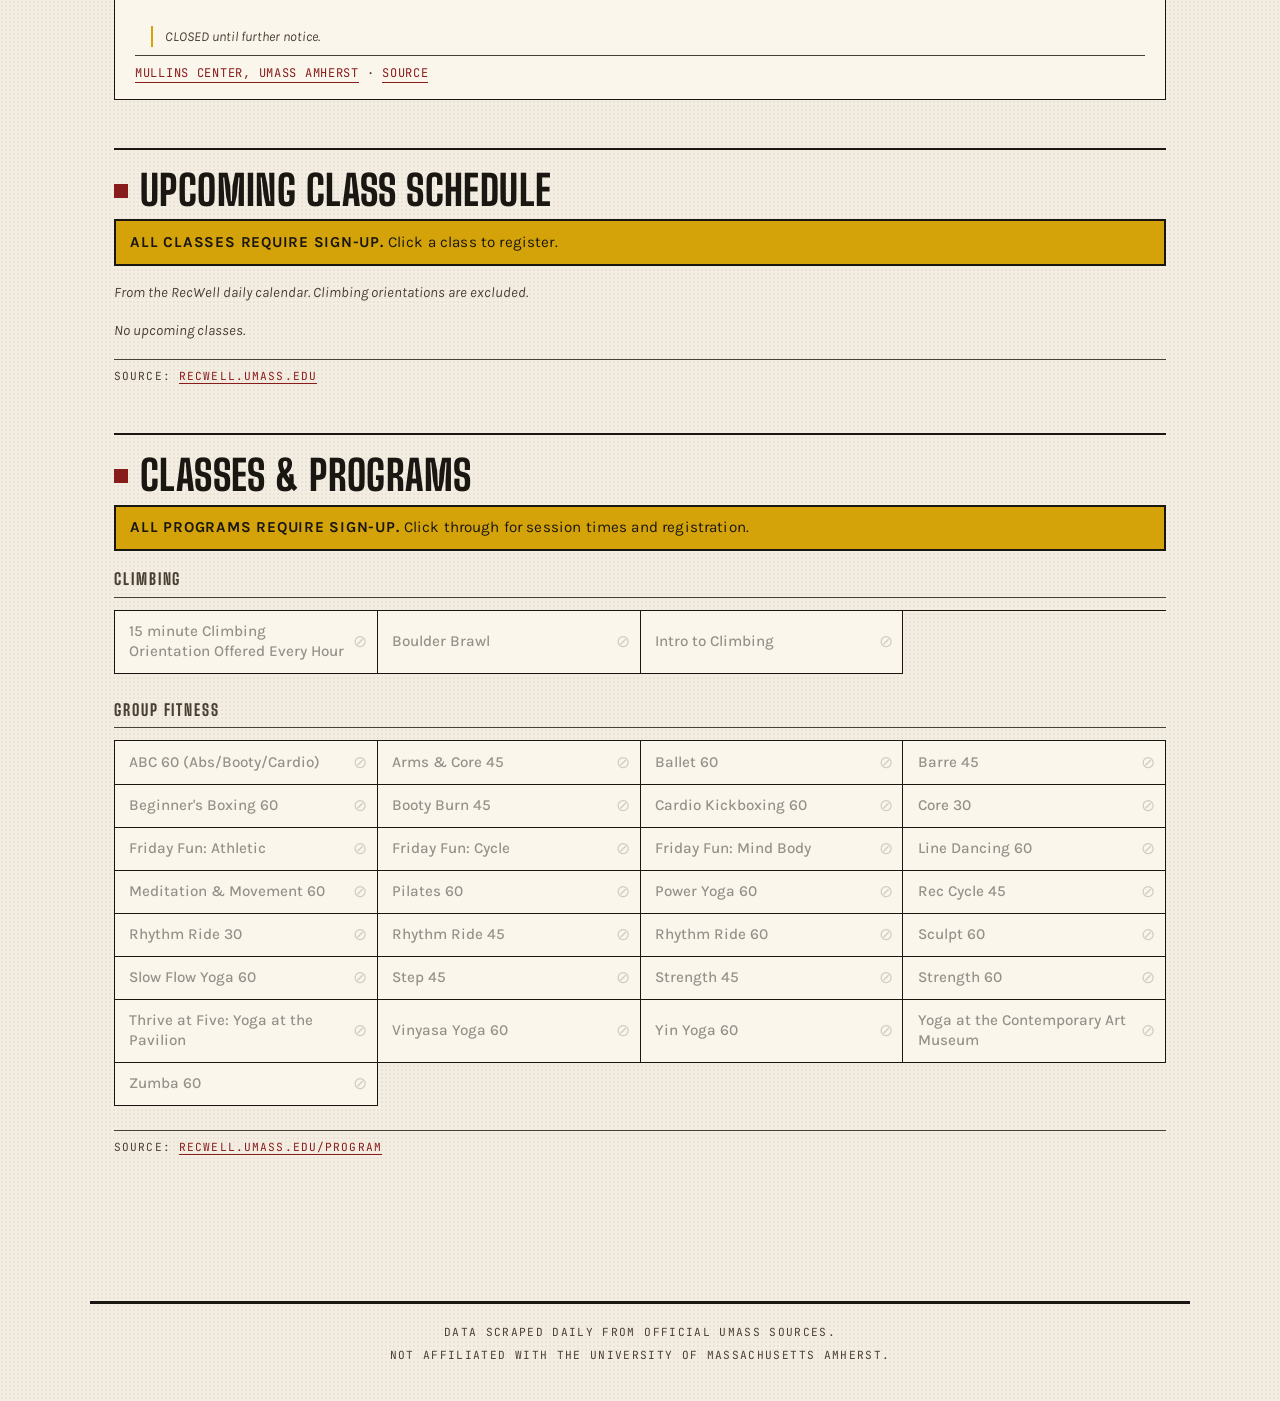
==== commit 30e2b130: "ui(puffer): finalize 5-tier swim-safety palette per UX convention Researched standard 5-tier risk pa" ====
--- a/index.html
+++ b/index.html
@@ -5,7 +5,7 @@
 <meta name="viewport" content="width=device-width, initial-scale=1">
 <title>what2do — UMass Recreation Hours</title>
 <meta name="description" content="Daily-updated operating hours for UMass Amherst swim, climbing, ice skating, fitness, and tennis facilities.">
-<link rel="stylesheet" href="assets/styles.css?v=53">
+<link rel="stylesheet" href="assets/styles.css?v=54">
 </head>
 <body>
 <div id="alert-banner" hidden></div>
@@ -62,6 +62,6 @@
   <p>Not affiliated with the University of Massachusetts Amherst.</p>
 </footer>
 
-<script src="assets/app.js?v=53"></script>
+<script src="assets/app.js?v=54"></script>
 </body>
 </html>
--- a/assets/styles.css
+++ b/assets/styles.css
@@ -16,7 +16,7 @@
   --maroon: #881c1c;
   --mustard: #d4a309;
   --moss: #4a5d3a;
-  --grass: #2d8a3f;
+  --grass: #2f7d32;
   --rust: #c44536;
   --bg: var(--paper);
   --fg: var(--ink);
@@ -448,15 +448,22 @@
   padding: 0.25rem 0.4rem;
   font-variant-numeric: tabular-nums;
 }
-.wq-cell.wq-pristine { color: #0369a1; font-weight: 800; } /* sky blue: 0–30 */
-.wq-cell.wq-ok       { color: var(--ok); } /* grass green: 31–126 */
+/* 5-tier swim-safety scale. Anchored cool→hot per UX convention
+ * (NOAA coastal, Carbon design, EPA AQI). Each tier shifts both hue
+ * AND lightness so adjacent tiers stay distinct even for color-
+ * deficient viewers; the deep-red "danger" tier sits darker than the
+ * brand maroon (#881c1c) so it doesn't clash. */
+.wq-cell.wq-pristine { color: #0b6e99; font-weight: 800; } /* sky blue */
+.wq-cell.wq-ok       { color: var(--ok); }                 /* forest green */
+.wq-cell.wq-warn     { color: #b8860b; }                   /* dark goldenrod */
+.wq-cell.wq-bad      { color: var(--closed); }             /* red */
+.wq-cell.wq-danger   { color: #5c0a0a; }                   /* deep blood red */
+.wq-cell.wq-none     { color: var(--muted); font-weight: 400; }
 @media (prefers-color-scheme: dark) {
-  .wq-cell.wq-pristine { color: #7dd3fc; }
-}
-.wq-cell.wq-warn     { color: #b07a1a; }   /* 127–235 amber */
-.wq-cell.wq-bad      { color: var(--closed); } /* 236–1000 */
-.wq-cell.wq-danger   { color: #7a1414; }   /* >1000 deep red */
-.wq-cell.wq-none     { color: var(--muted); font-weight: 400; }
+  .wq-cell.wq-pristine { color: #3ba3cc; }
+  .wq-cell.wq-warn     { color: #e6b04a; }
+  .wq-cell.wq-danger   { color: #a33333; }
+}
 
 @media (max-width: 380px) {
   .wq-table { font-size: 0.85rem; }
@@ -544,12 +551,13 @@
 .mpn-note {
   color: var(--ink-soft);
 }
-.mpn-row.mpn-pristine .mpn-label { color: #0369a1; font-weight: 700; }
+.mpn-row.mpn-pristine .mpn-label { color: #0b6e99; font-weight: 700; }
 .mpn-row.mpn-ok    .mpn-label { color: var(--ok); }
-.mpn-row.mpn-warn  .mpn-label { color: #b07a1a; }
+.mpn-row.mpn-warn  .mpn-label { color: #b8860b; }
 .mpn-row.mpn-bad   .mpn-label { color: var(--closed); }
 @media (prefers-color-scheme: dark) {
-  .mpn-row.mpn-pristine .mpn-label { color: #7dd3fc; }
+  .mpn-row.mpn-pristine .mpn-label { color: #3ba3cc; }
+  .mpn-row.mpn-warn .mpn-label { color: #e6b04a; }
 }
 
 .wq-info {
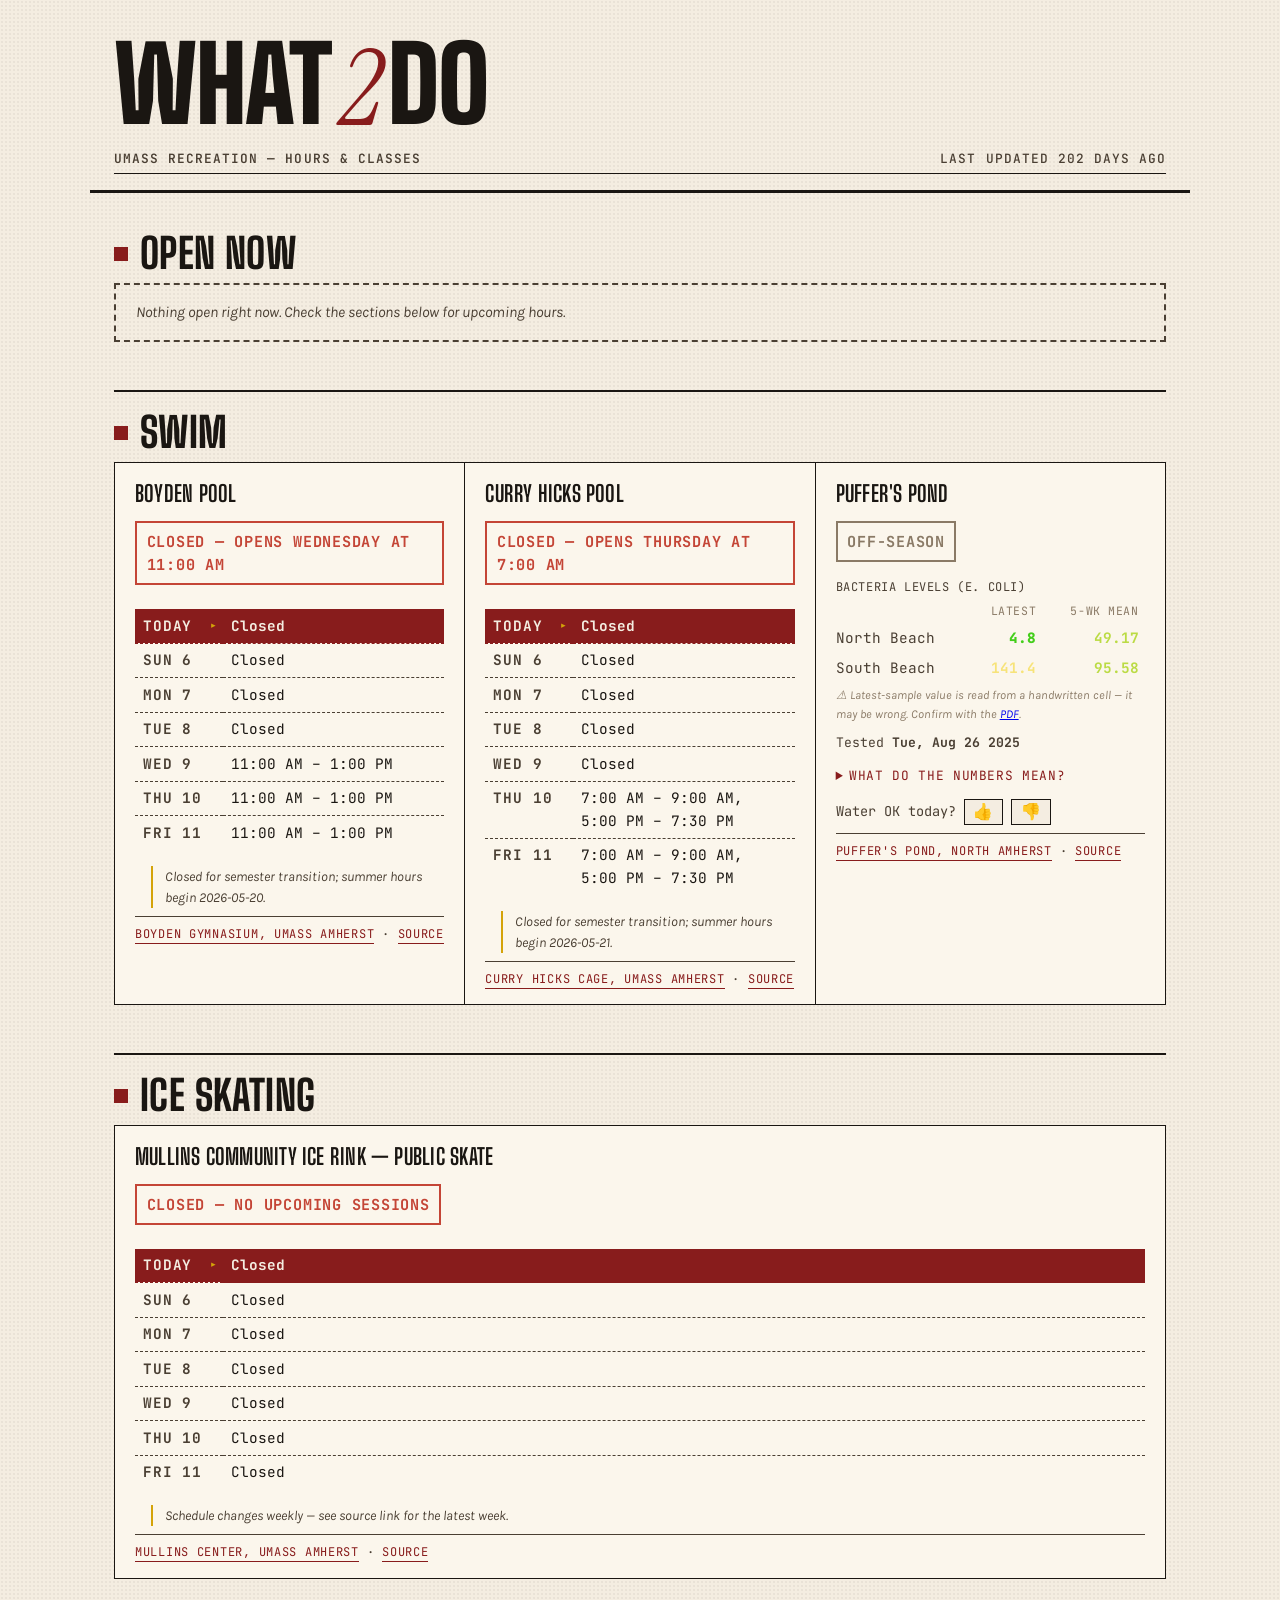
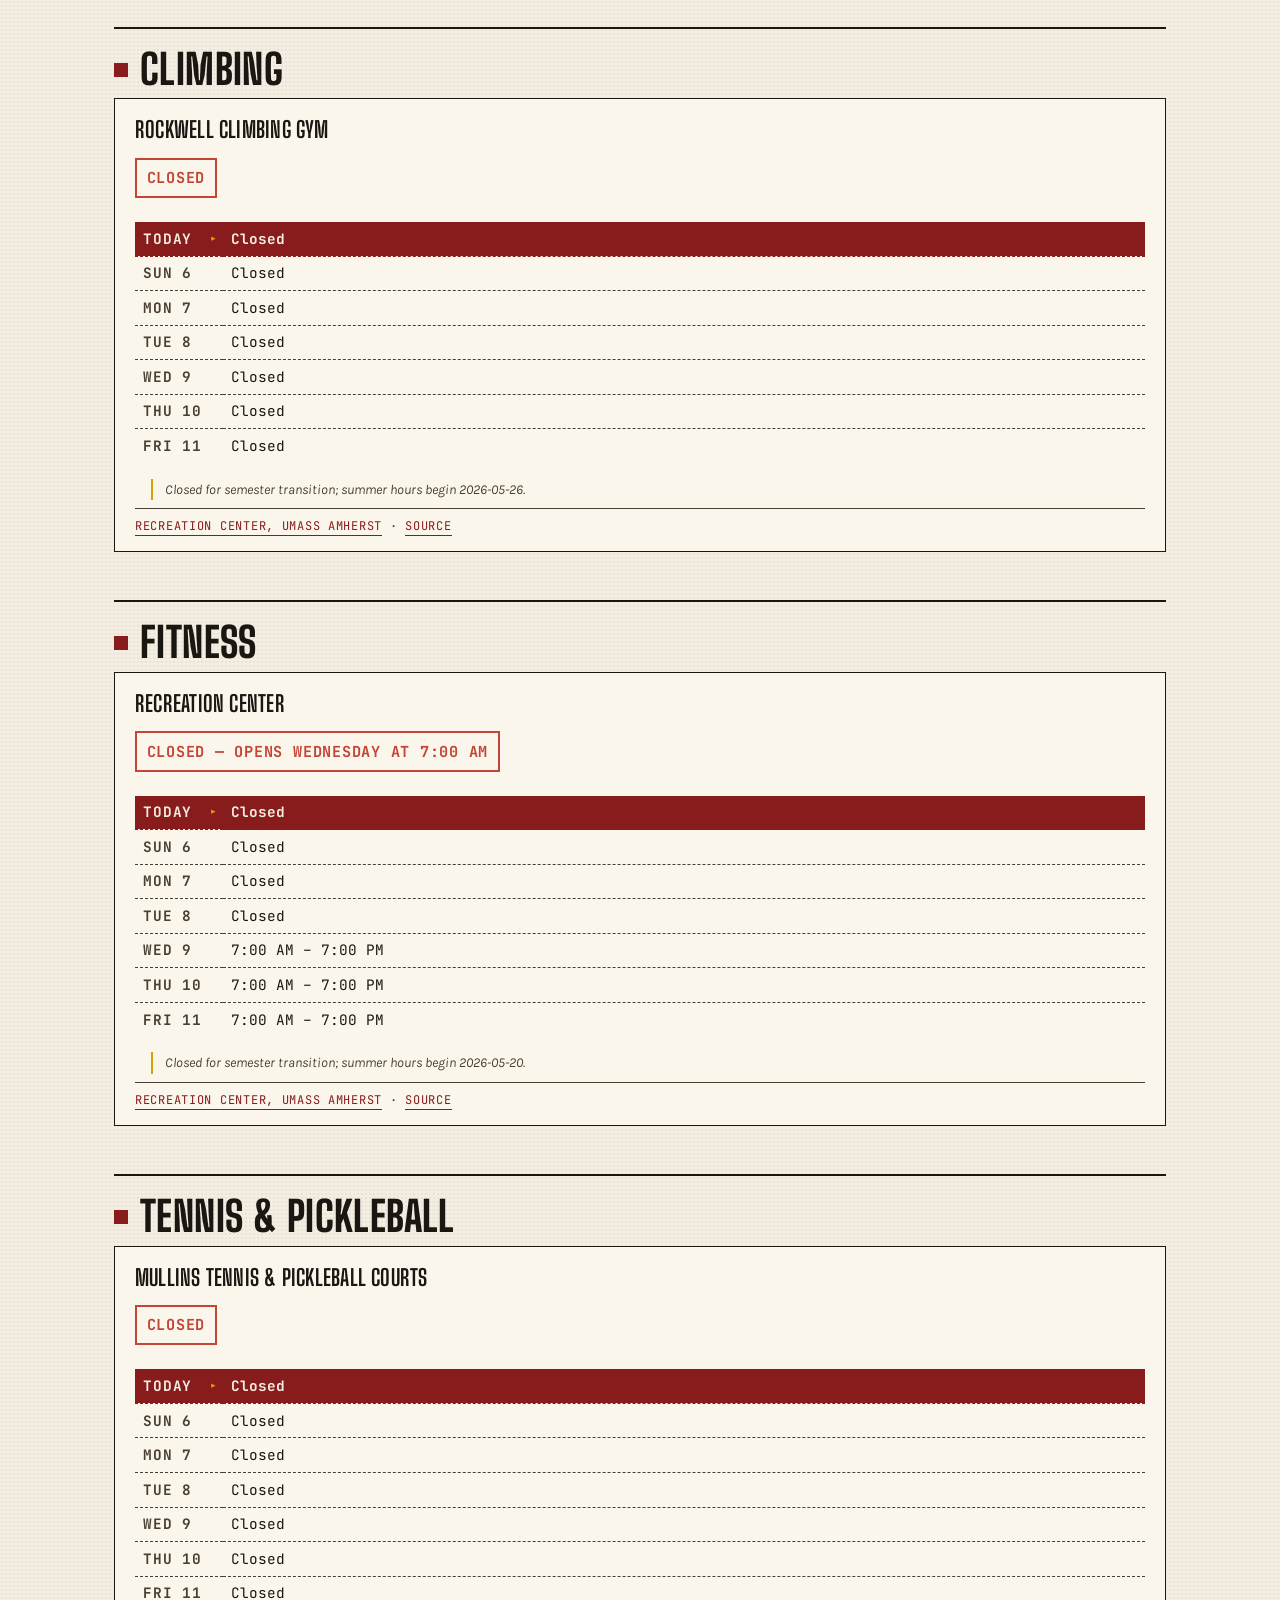
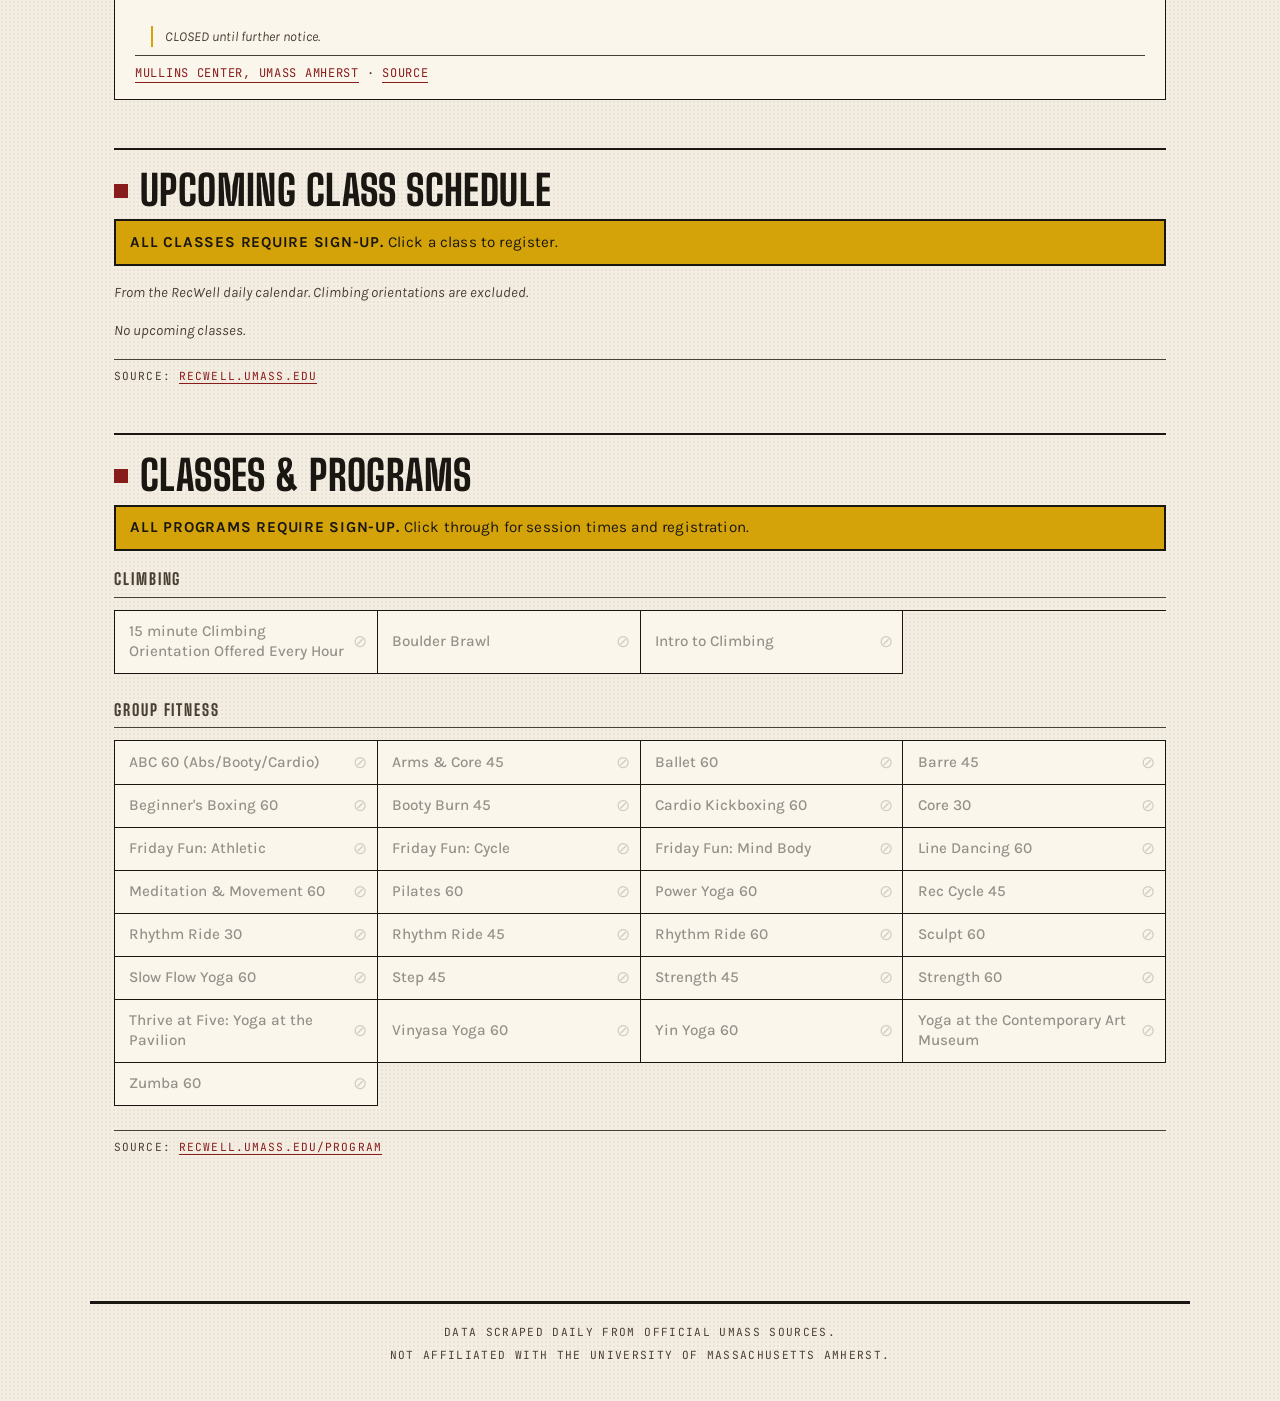
==== commit e3a63984: "ui(puffer): apply user-specified traffic-light palette Replace the cool→hot 5-tier palette with a gr" ====
--- a/index.html
+++ b/index.html
@@ -5,7 +5,7 @@
 <meta name="viewport" content="width=device-width, initial-scale=1">
 <title>what2do — UMass Recreation Hours</title>
 <meta name="description" content="Daily-updated operating hours for UMass Amherst swim, climbing, ice skating, fitness, and tennis facilities.">
-<link rel="stylesheet" href="assets/styles.css?v=54">
+<link rel="stylesheet" href="assets/styles.css?v=55">
 </head>
 <body>
 <div id="alert-banner" hidden></div>
@@ -62,6 +62,6 @@
   <p>Not affiliated with the University of Massachusetts Amherst.</p>
 </footer>
 
-<script src="assets/app.js?v=54"></script>
+<script src="assets/app.js?v=55"></script>
 </body>
 </html>
--- a/assets/styles.css
+++ b/assets/styles.css
@@ -448,22 +448,13 @@
   padding: 0.25rem 0.4rem;
   font-variant-numeric: tabular-nums;
 }
-/* 5-tier swim-safety scale. Anchored cool→hot per UX convention
- * (NOAA coastal, Carbon design, EPA AQI). Each tier shifts both hue
- * AND lightness so adjacent tiers stay distinct even for color-
- * deficient viewers; the deep-red "danger" tier sits darker than the
- * brand maroon (#881c1c) so it doesn't clash. */
-.wq-cell.wq-pristine { color: #0b6e99; font-weight: 800; } /* sky blue */
-.wq-cell.wq-ok       { color: var(--ok); }                 /* forest green */
-.wq-cell.wq-warn     { color: #b8860b; }                   /* dark goldenrod */
-.wq-cell.wq-bad      { color: var(--closed); }             /* red */
-.wq-cell.wq-danger   { color: #5c0a0a; }                   /* deep blood red */
+/* 5-tier swim-safety scale: traffic-light green→red gradient. */
+.wq-cell.wq-pristine { color: #44ce1b; font-weight: 800; } /* bright green */
+.wq-cell.wq-ok       { color: #bbdb44; }                   /* yellow-green */
+.wq-cell.wq-warn     { color: #f7e379; }                   /* yellow */
+.wq-cell.wq-bad      { color: #f2a134; }                   /* orange */
+.wq-cell.wq-danger   { color: #e51f1f; }                   /* red */
 .wq-cell.wq-none     { color: var(--muted); font-weight: 400; }
-@media (prefers-color-scheme: dark) {
-  .wq-cell.wq-pristine { color: #3ba3cc; }
-  .wq-cell.wq-warn     { color: #e6b04a; }
-  .wq-cell.wq-danger   { color: #a33333; }
-}
 
 @media (max-width: 380px) {
   .wq-table { font-size: 0.85rem; }
@@ -551,14 +542,11 @@
 .mpn-note {
   color: var(--ink-soft);
 }
-.mpn-row.mpn-pristine .mpn-label { color: #0b6e99; font-weight: 700; }
-.mpn-row.mpn-ok    .mpn-label { color: var(--ok); }
-.mpn-row.mpn-warn  .mpn-label { color: #b8860b; }
-.mpn-row.mpn-bad   .mpn-label { color: var(--closed); }
-@media (prefers-color-scheme: dark) {
-  .mpn-row.mpn-pristine .mpn-label { color: #3ba3cc; }
-  .mpn-row.mpn-warn .mpn-label { color: #e6b04a; }
-}
+.mpn-row.mpn-pristine .mpn-label { color: #44ce1b; font-weight: 700; }
+.mpn-row.mpn-ok    .mpn-label { color: #bbdb44; }
+.mpn-row.mpn-warn  .mpn-label { color: #f7e379; }
+.mpn-row.mpn-bad   .mpn-label { color: #f2a134; }
+.mpn-row.mpn-danger .mpn-label { color: #e51f1f; font-weight: 700; }
 
 .wq-info {
   font-size: 0.82rem;
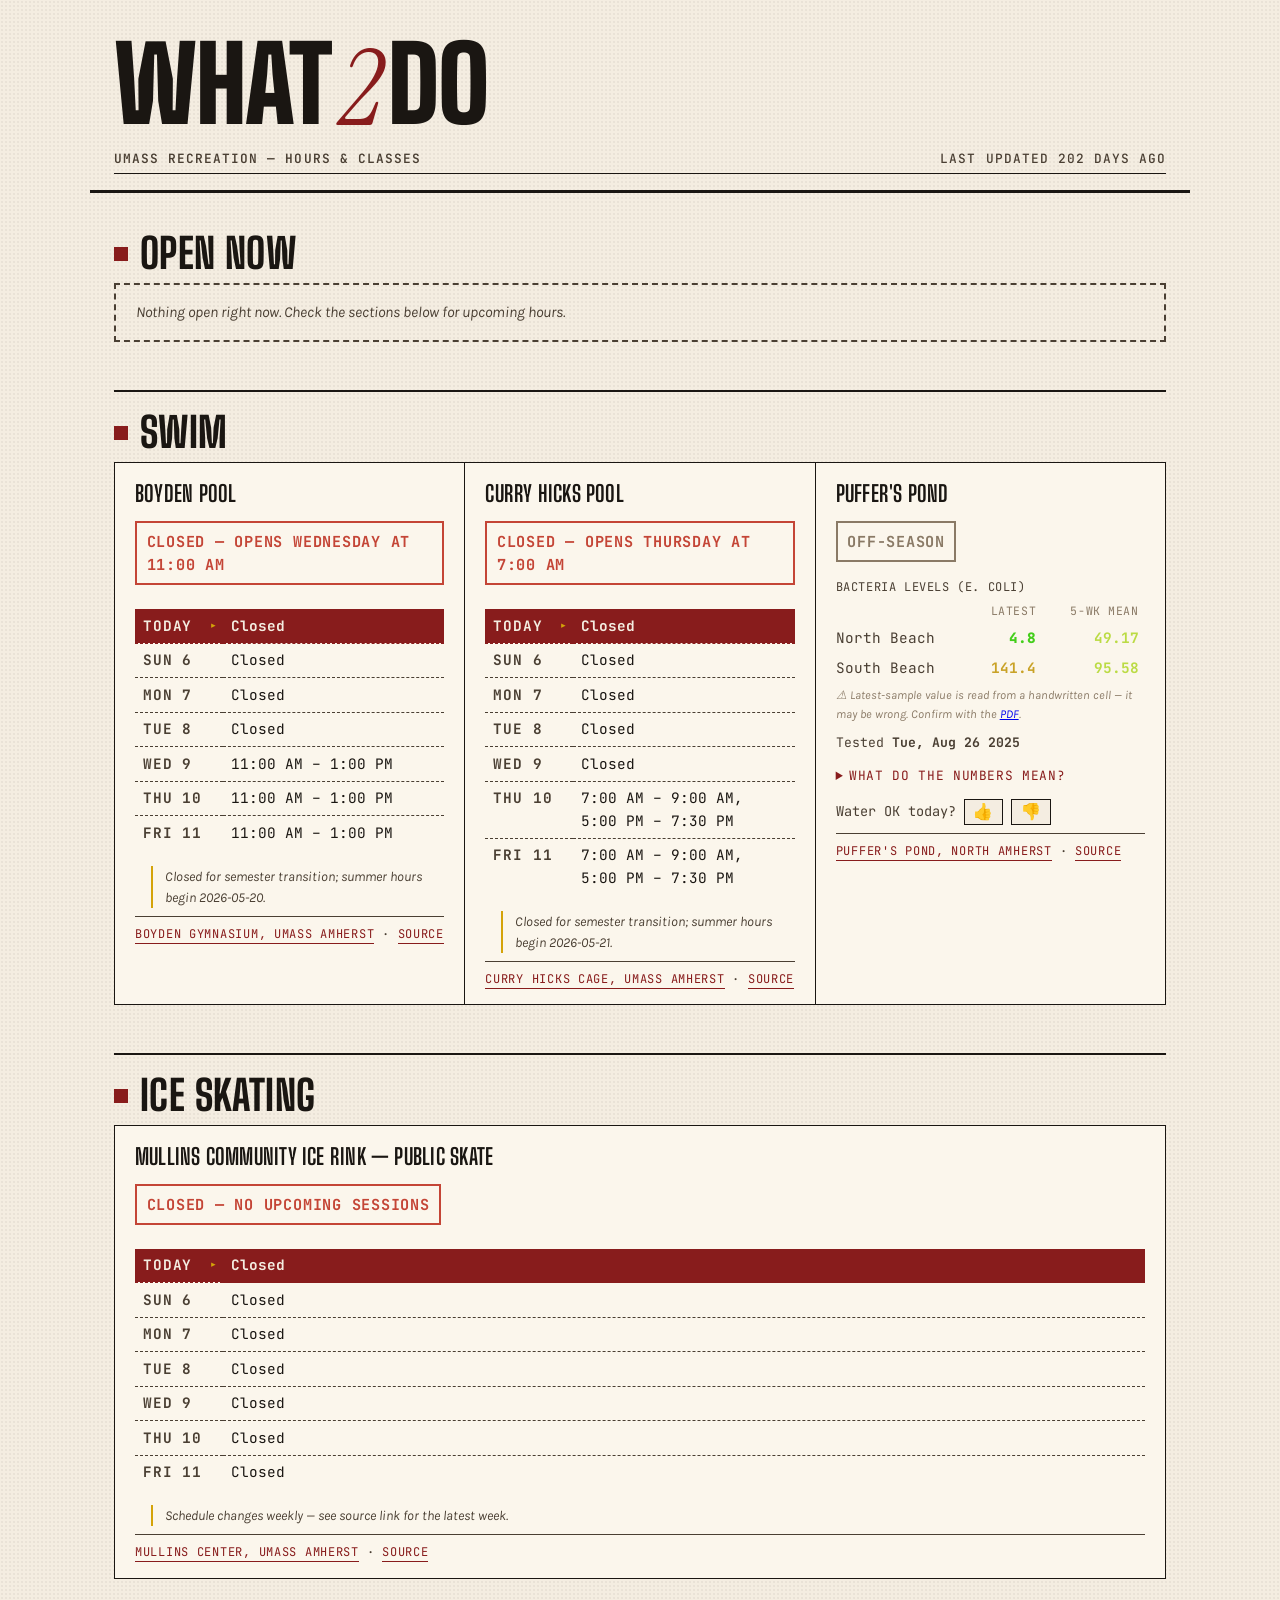
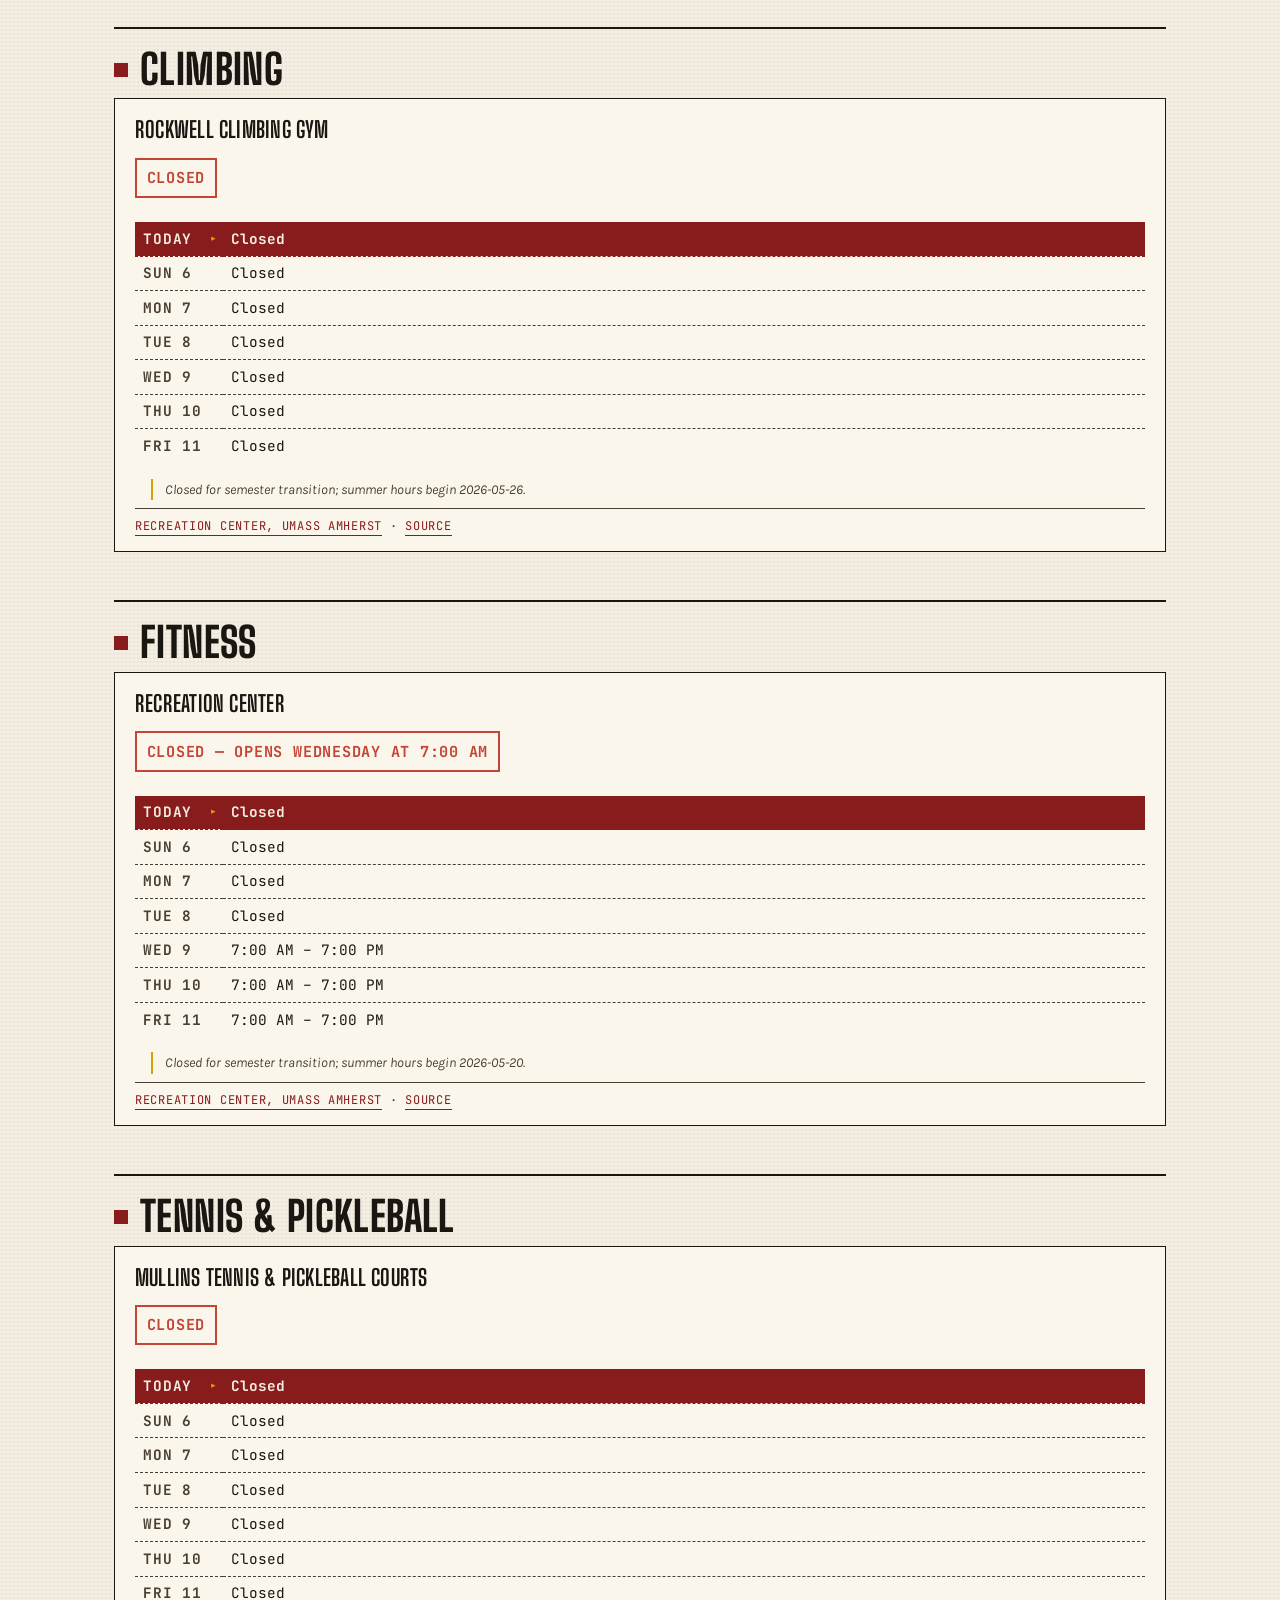
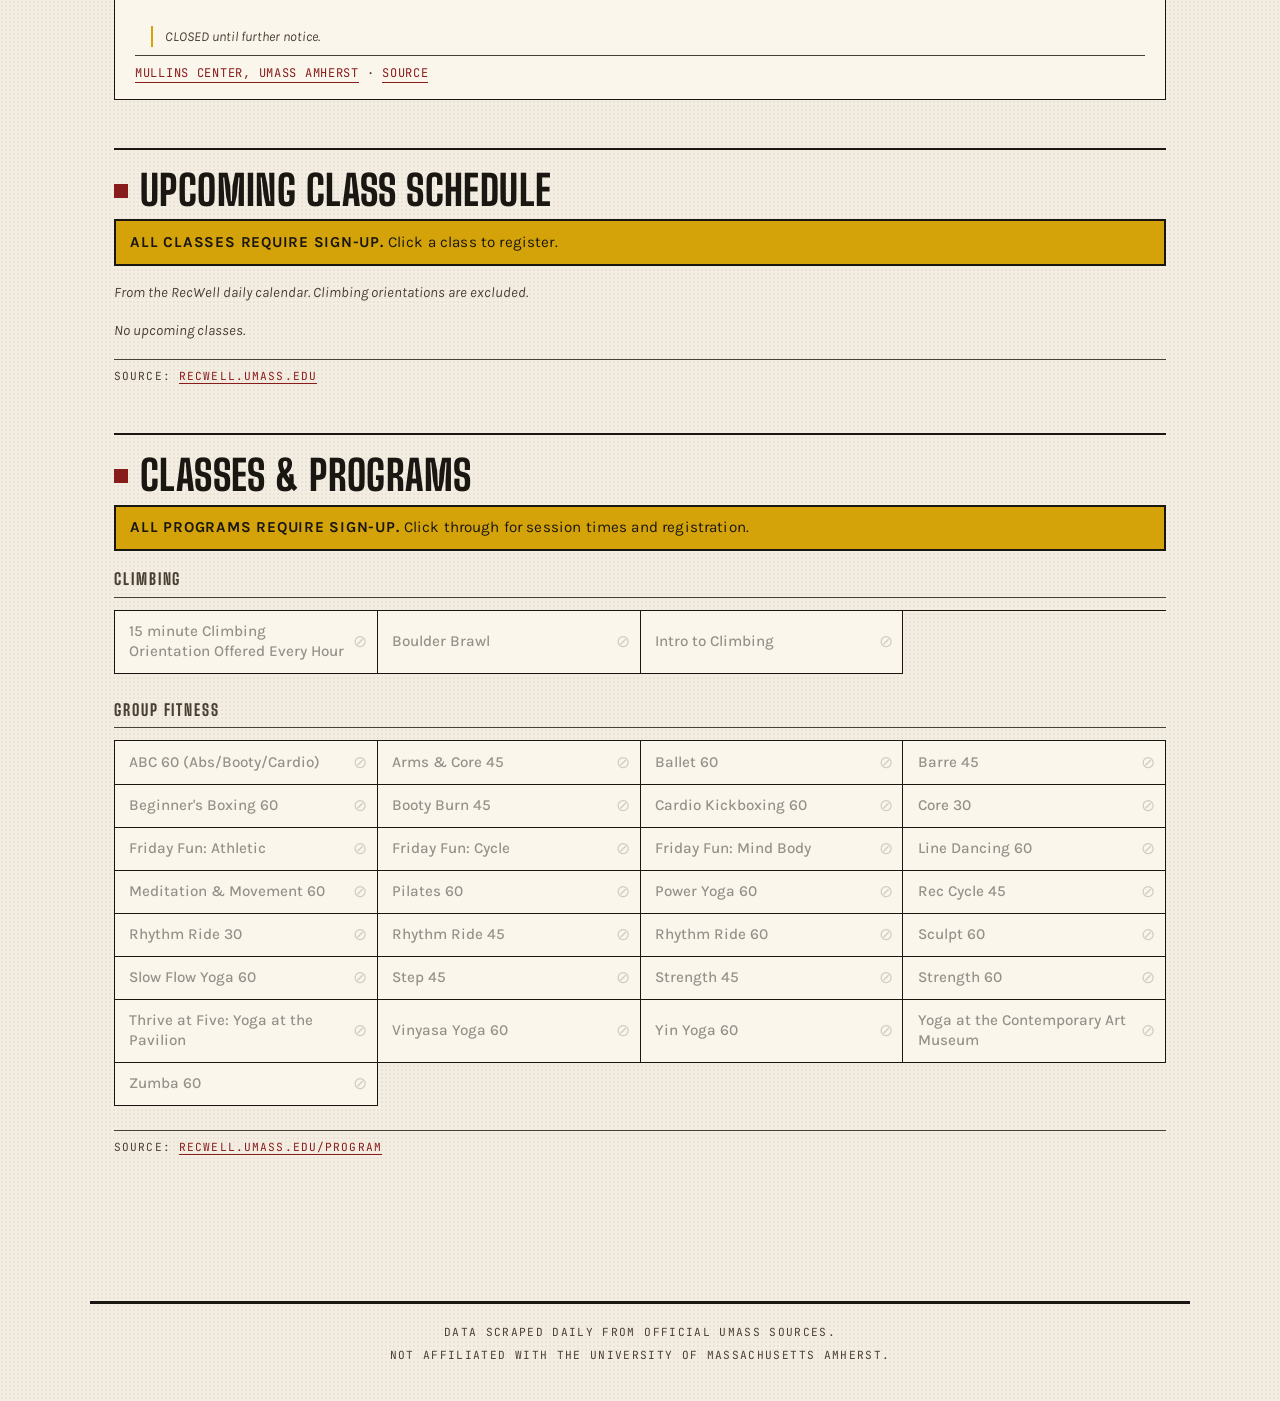
==== commit 6d8950d1: "ui(puffer): darken Caution yellow for readability on cream paper #f7e379 was washed out as text on t" ====
--- a/index.html
+++ b/index.html
@@ -5,7 +5,7 @@
 <meta name="viewport" content="width=device-width, initial-scale=1">
 <title>what2do — UMass Recreation Hours</title>
 <meta name="description" content="Daily-updated operating hours for UMass Amherst swim, climbing, ice skating, fitness, and tennis facilities.">
-<link rel="stylesheet" href="assets/styles.css?v=55">
+<link rel="stylesheet" href="assets/styles.css?v=56">
 </head>
 <body>
 <div id="alert-banner" hidden></div>
@@ -62,6 +62,6 @@
   <p>Not affiliated with the University of Massachusetts Amherst.</p>
 </footer>
 
-<script src="assets/app.js?v=55"></script>
+<script src="assets/app.js?v=56"></script>
 </body>
 </html>
--- a/assets/styles.css
+++ b/assets/styles.css
@@ -451,7 +451,7 @@
 /* 5-tier swim-safety scale: traffic-light green→red gradient. */
 .wq-cell.wq-pristine { color: #44ce1b; font-weight: 800; } /* bright green */
 .wq-cell.wq-ok       { color: #bbdb44; }                   /* yellow-green */
-.wq-cell.wq-warn     { color: #f7e379; }                   /* yellow */
+.wq-cell.wq-warn     { color: #c9a227; }                   /* darkened yellow for cream-bg readability */
 .wq-cell.wq-bad      { color: #f2a134; }                   /* orange */
 .wq-cell.wq-danger   { color: #e51f1f; }                   /* red */
 .wq-cell.wq-none     { color: var(--muted); font-weight: 400; }
@@ -544,7 +544,7 @@
 }
 .mpn-row.mpn-pristine .mpn-label { color: #44ce1b; font-weight: 700; }
 .mpn-row.mpn-ok    .mpn-label { color: #bbdb44; }
-.mpn-row.mpn-warn  .mpn-label { color: #f7e379; }
+.mpn-row.mpn-warn  .mpn-label { color: #c9a227; }
 .mpn-row.mpn-bad   .mpn-label { color: #f2a134; }
 .mpn-row.mpn-danger .mpn-label { color: #e51f1f; font-weight: 700; }
 
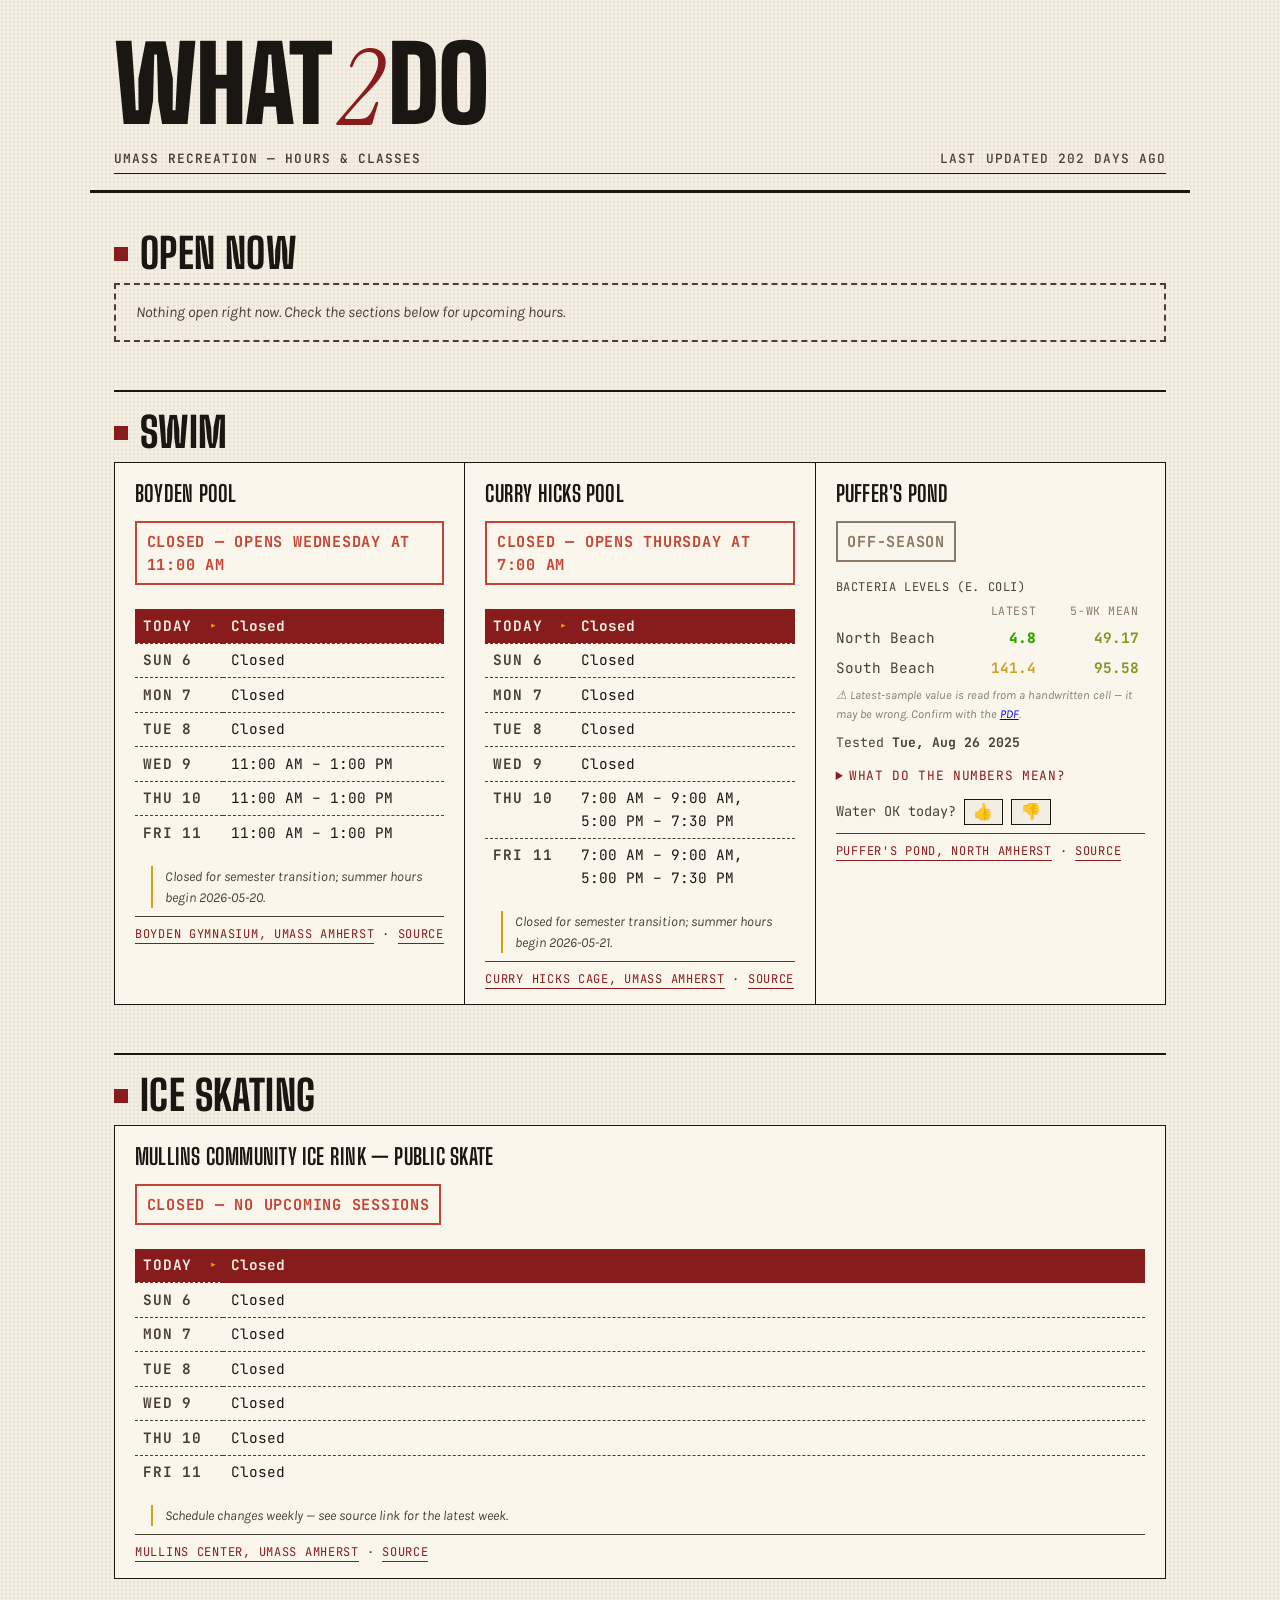
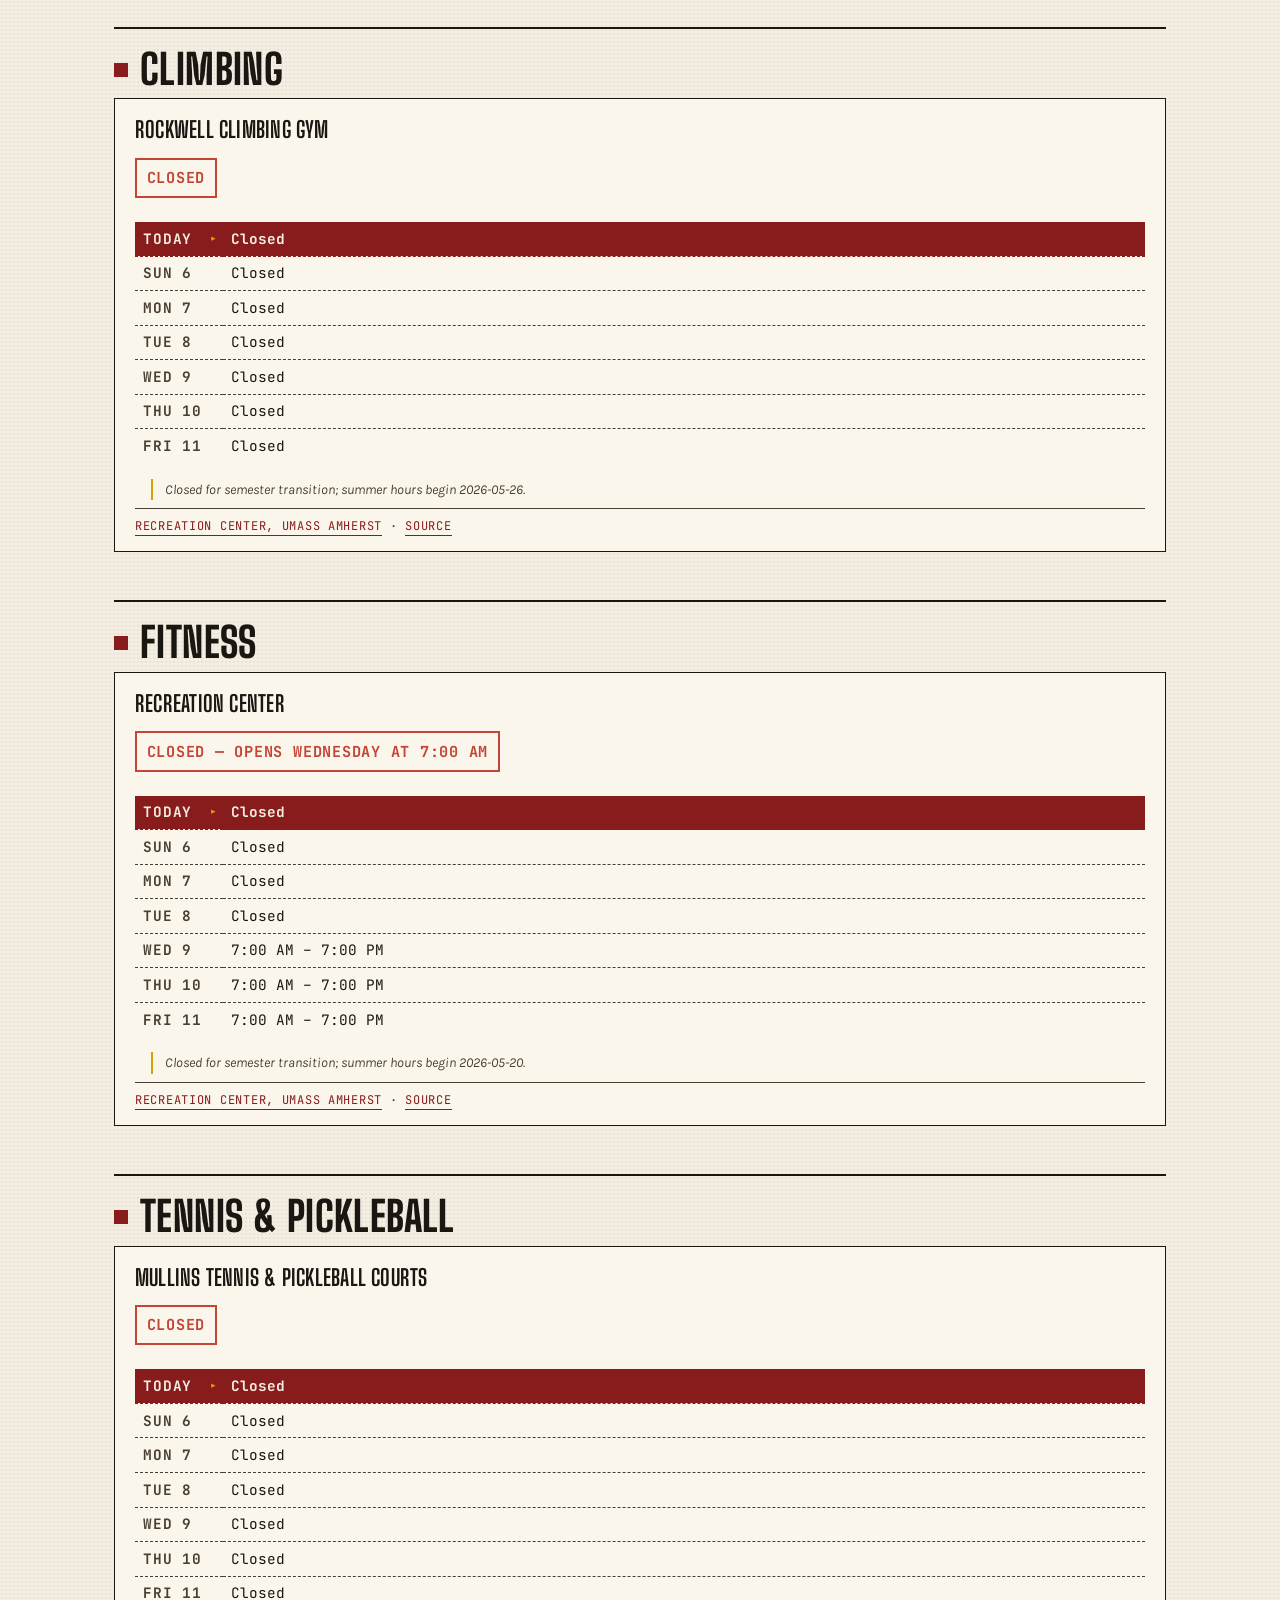
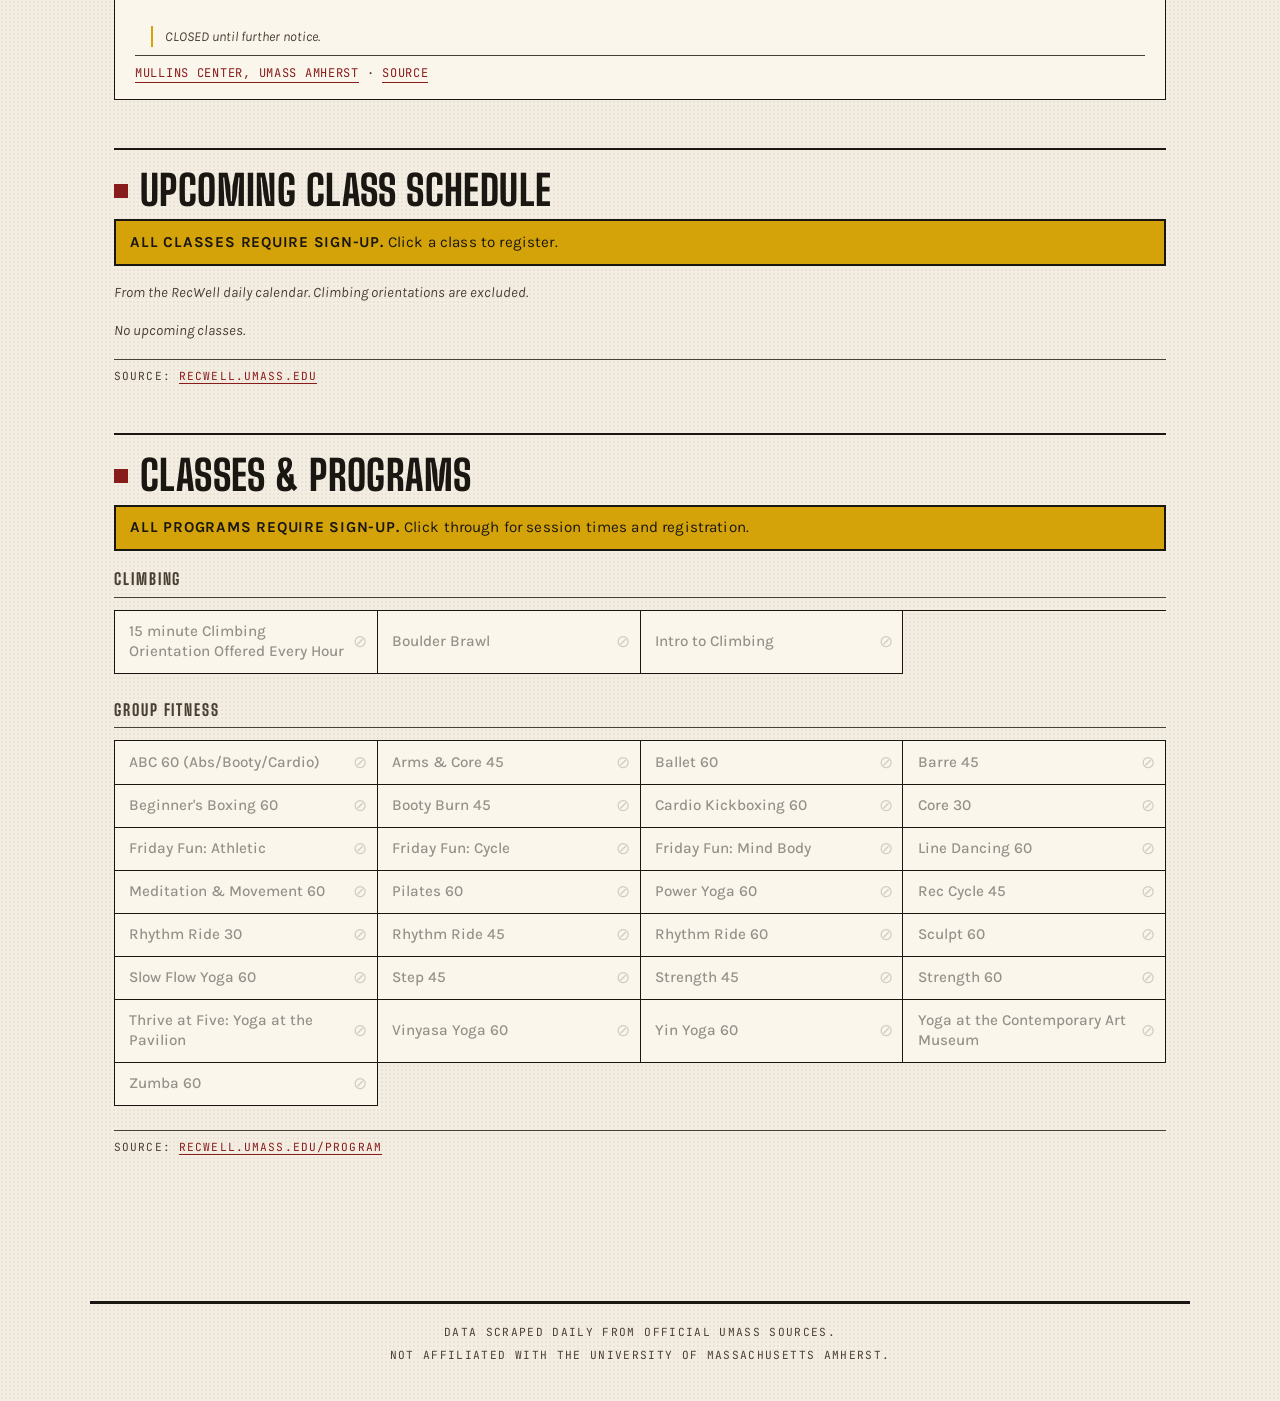
==== commit fb289606: "ui(puffer): darken Pristine and Good for readability on cream paper Pristine #44ce1b → #2ea600 (deep" ====
--- a/index.html
+++ b/index.html
@@ -5,7 +5,7 @@
 <meta name="viewport" content="width=device-width, initial-scale=1">
 <title>what2do — UMass Recreation Hours</title>
 <meta name="description" content="Daily-updated operating hours for UMass Amherst swim, climbing, ice skating, fitness, and tennis facilities.">
-<link rel="stylesheet" href="assets/styles.css?v=56">
+<link rel="stylesheet" href="assets/styles.css?v=57">
 </head>
 <body>
 <div id="alert-banner" hidden></div>
@@ -62,6 +62,6 @@
   <p>Not affiliated with the University of Massachusetts Amherst.</p>
 </footer>
 
-<script src="assets/app.js?v=56"></script>
+<script src="assets/app.js?v=57"></script>
 </body>
 </html>
--- a/assets/styles.css
+++ b/assets/styles.css
@@ -449,8 +449,8 @@
   font-variant-numeric: tabular-nums;
 }
 /* 5-tier swim-safety scale: traffic-light green→red gradient. */
-.wq-cell.wq-pristine { color: #44ce1b; font-weight: 800; } /* bright green */
-.wq-cell.wq-ok       { color: #bbdb44; }                   /* yellow-green */
+.wq-cell.wq-pristine { color: #2ea600; font-weight: 800; } /* deep green */
+.wq-cell.wq-ok       { color: #7d9722; }                   /* olive yellow-green */
 .wq-cell.wq-warn     { color: #c9a227; }                   /* darkened yellow for cream-bg readability */
 .wq-cell.wq-bad      { color: #f2a134; }                   /* orange */
 .wq-cell.wq-danger   { color: #e51f1f; }                   /* red */
@@ -542,8 +542,8 @@
 .mpn-note {
   color: var(--ink-soft);
 }
-.mpn-row.mpn-pristine .mpn-label { color: #44ce1b; font-weight: 700; }
-.mpn-row.mpn-ok    .mpn-label { color: #bbdb44; }
+.mpn-row.mpn-pristine .mpn-label { color: #2ea600; font-weight: 700; }
+.mpn-row.mpn-ok    .mpn-label { color: #7d9722; }
 .mpn-row.mpn-warn  .mpn-label { color: #c9a227; }
 .mpn-row.mpn-bad   .mpn-label { color: #f2a134; }
 .mpn-row.mpn-danger .mpn-label { color: #e51f1f; font-weight: 700; }
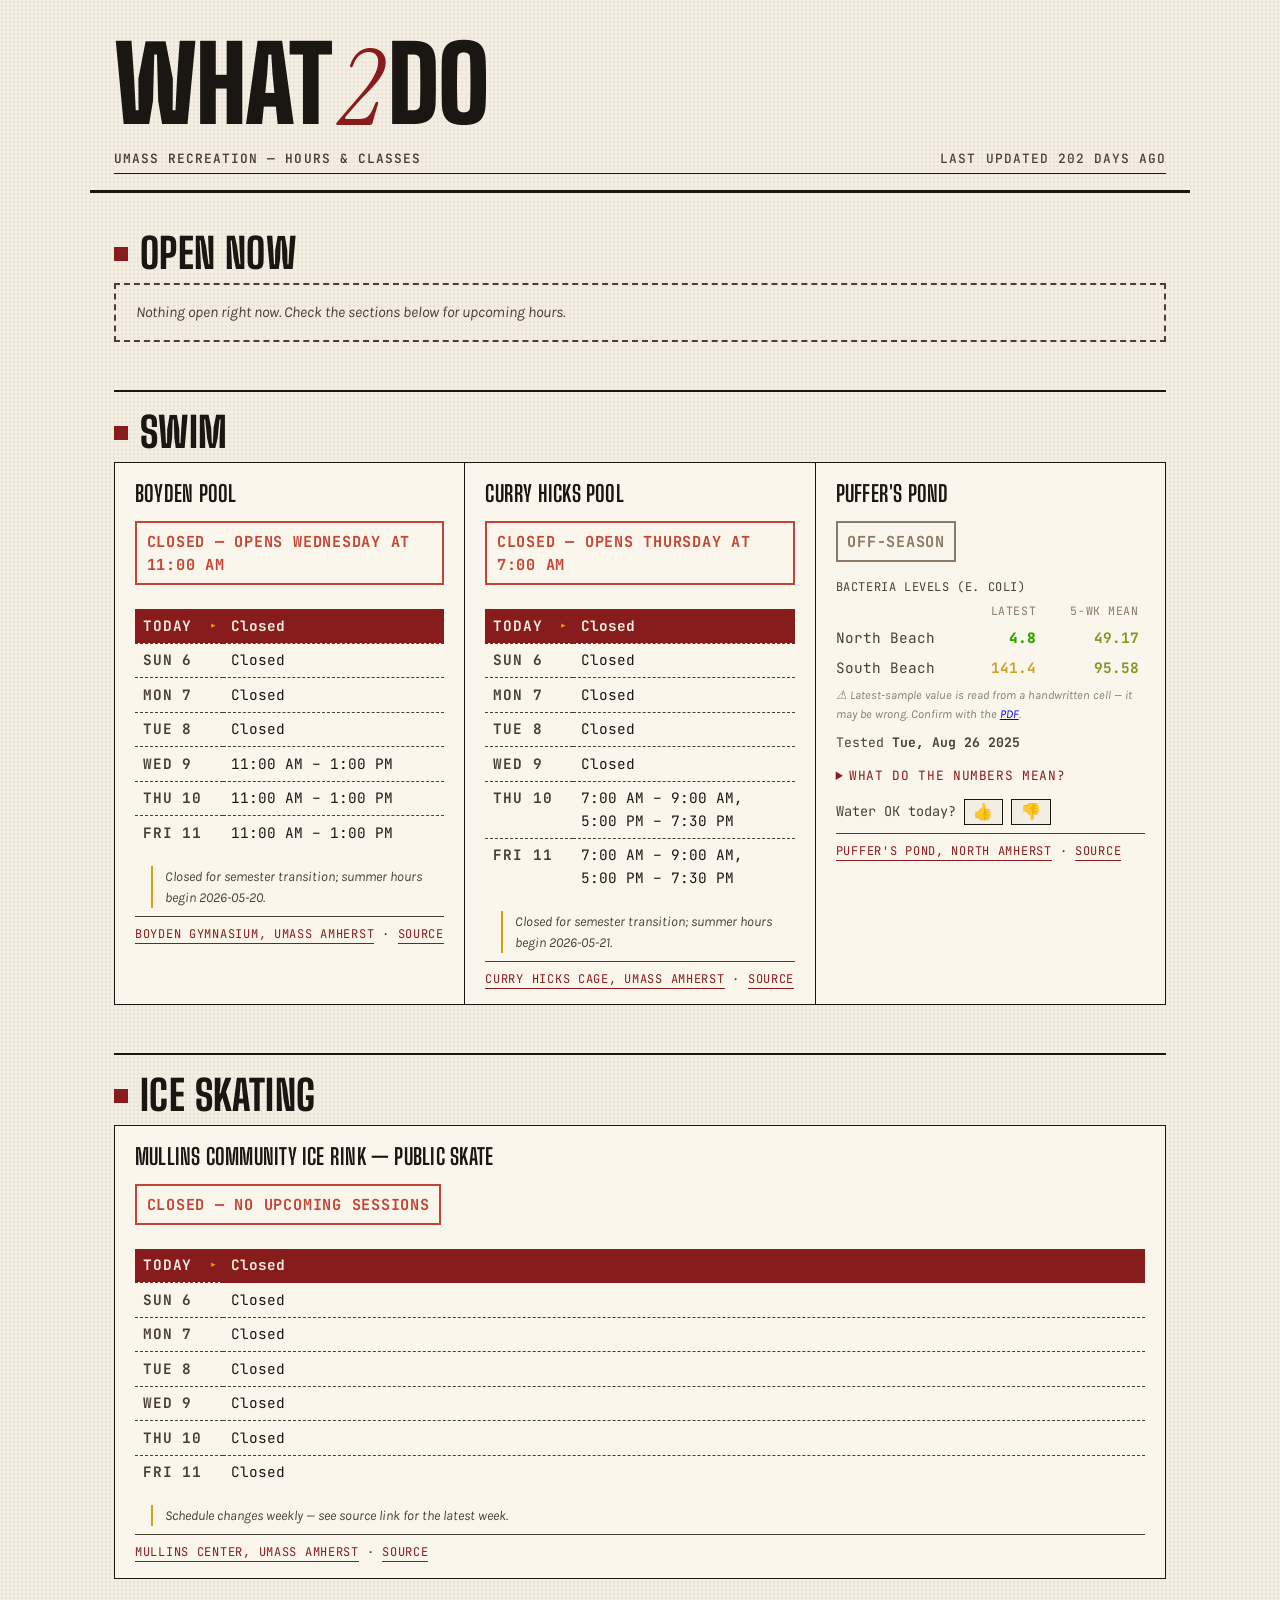
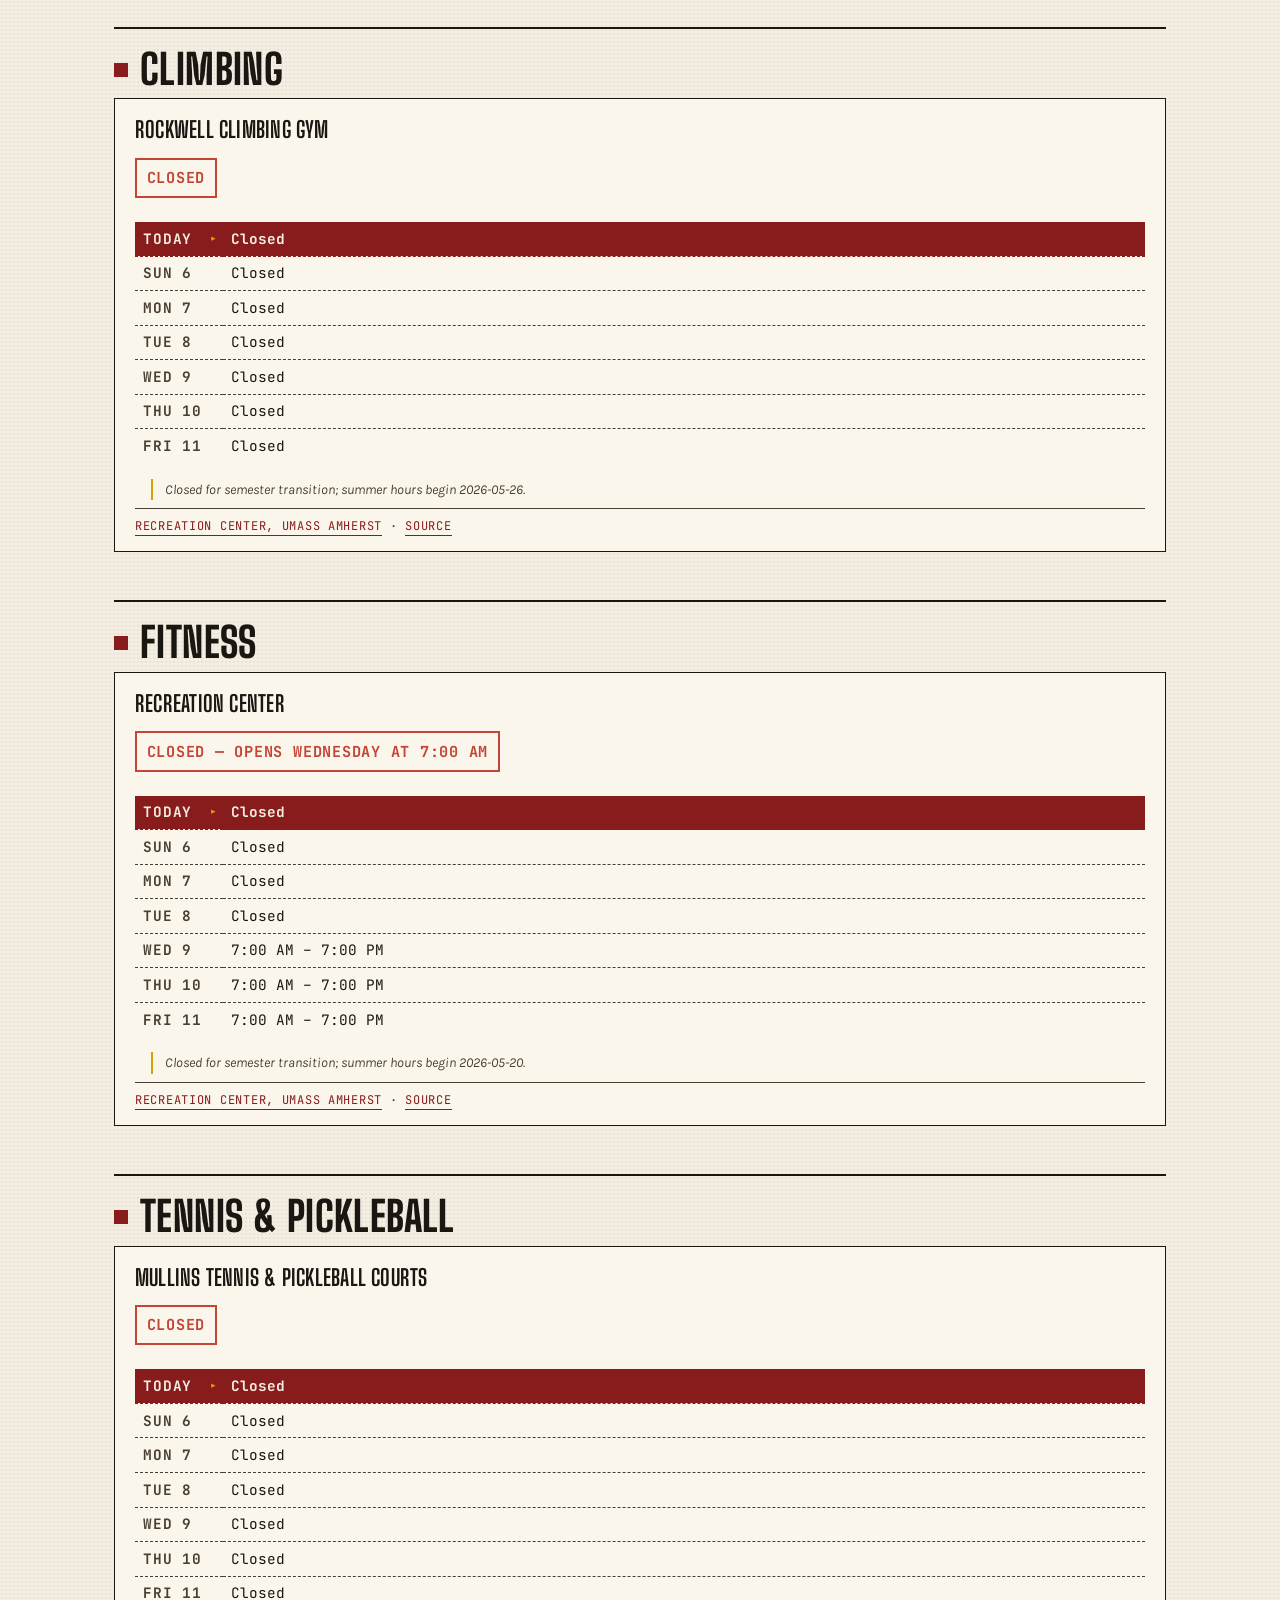
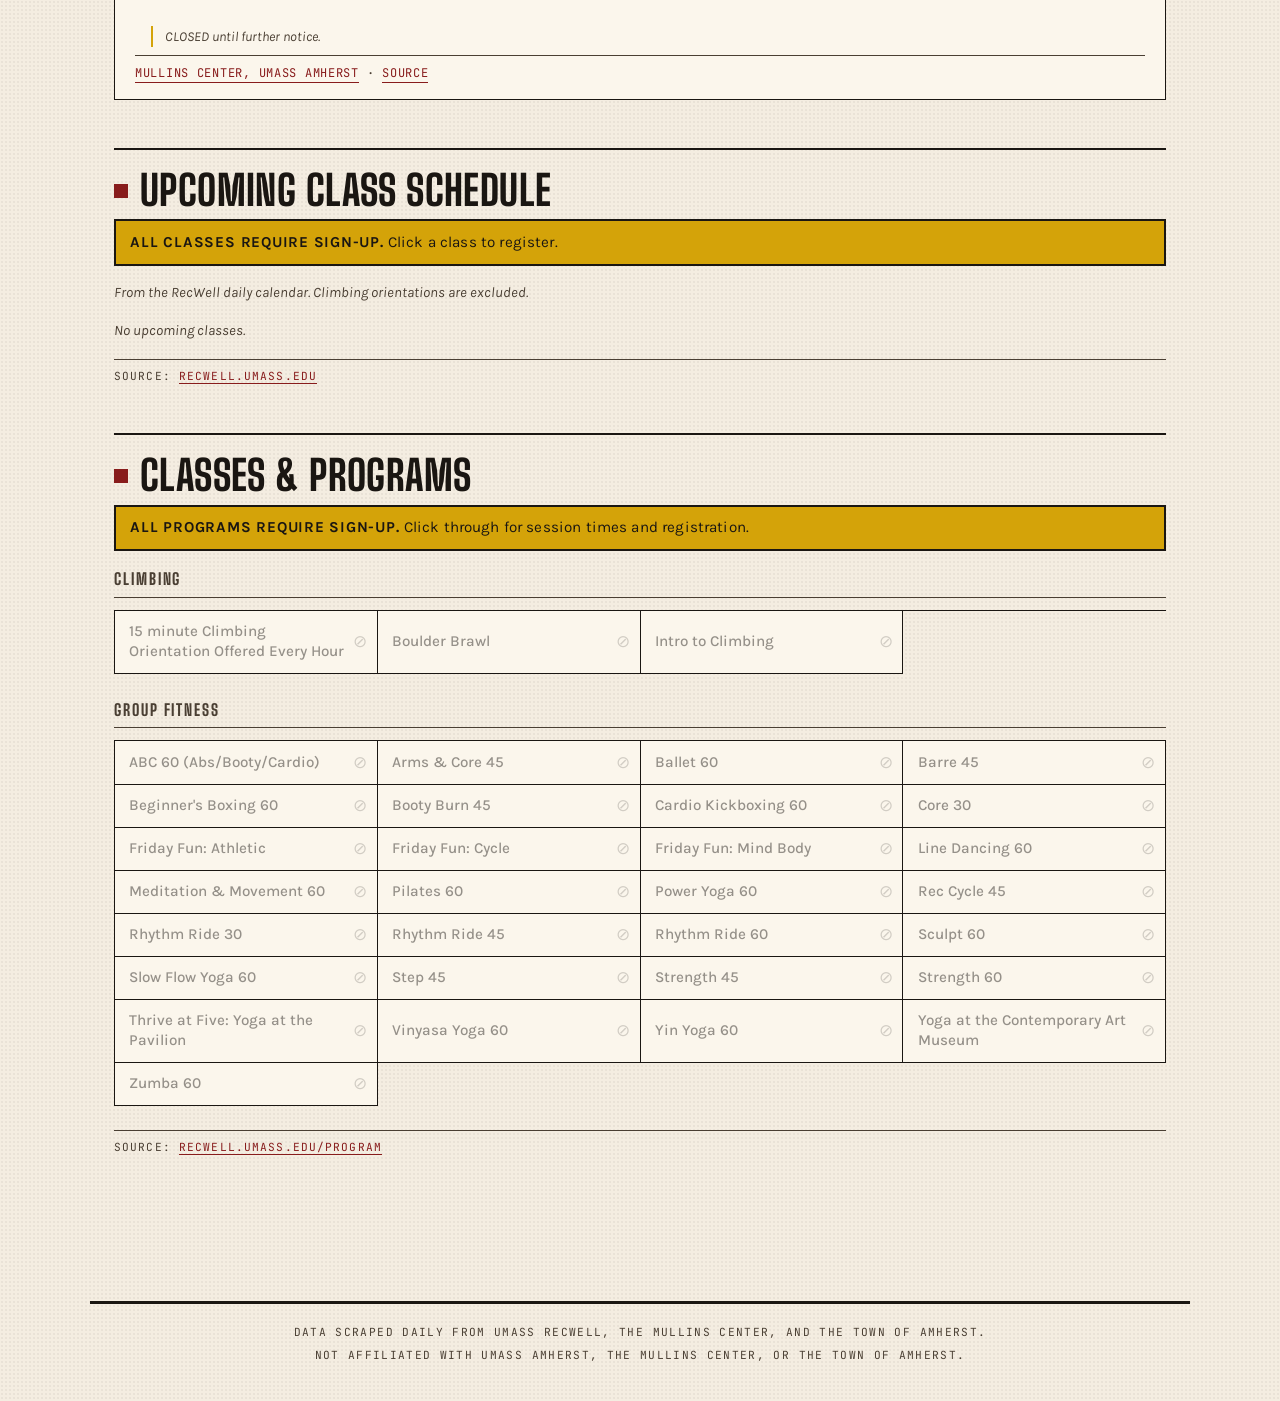
==== commit ee219e54: "ui(footer): list all upstream data sources, not just UMass Card data now comes from three independen" ====
--- a/index.html
+++ b/index.html
@@ -5,7 +5,7 @@
 <meta name="viewport" content="width=device-width, initial-scale=1">
 <title>what2do — UMass Recreation Hours</title>
 <meta name="description" content="Daily-updated operating hours for UMass Amherst swim, climbing, ice skating, fitness, and tennis facilities.">
-<link rel="stylesheet" href="assets/styles.css?v=57">
+<link rel="stylesheet" href="assets/styles.css?v=58">
 </head>
 <body>
 <div id="alert-banner" hidden></div>
@@ -58,10 +58,10 @@
 </main>
 
 <footer>
-  <p>Data scraped daily from official UMass sources.</p>
-  <p>Not affiliated with the University of Massachusetts Amherst.</p>
+  <p>Data scraped daily from UMass RecWell, the Mullins Center, and the Town of Amherst.</p>
+  <p>Not affiliated with UMass Amherst, the Mullins Center, or the Town of Amherst.</p>
 </footer>
 
-<script src="assets/app.js?v=57"></script>
+<script src="assets/app.js?v=58"></script>
 </body>
 </html>
